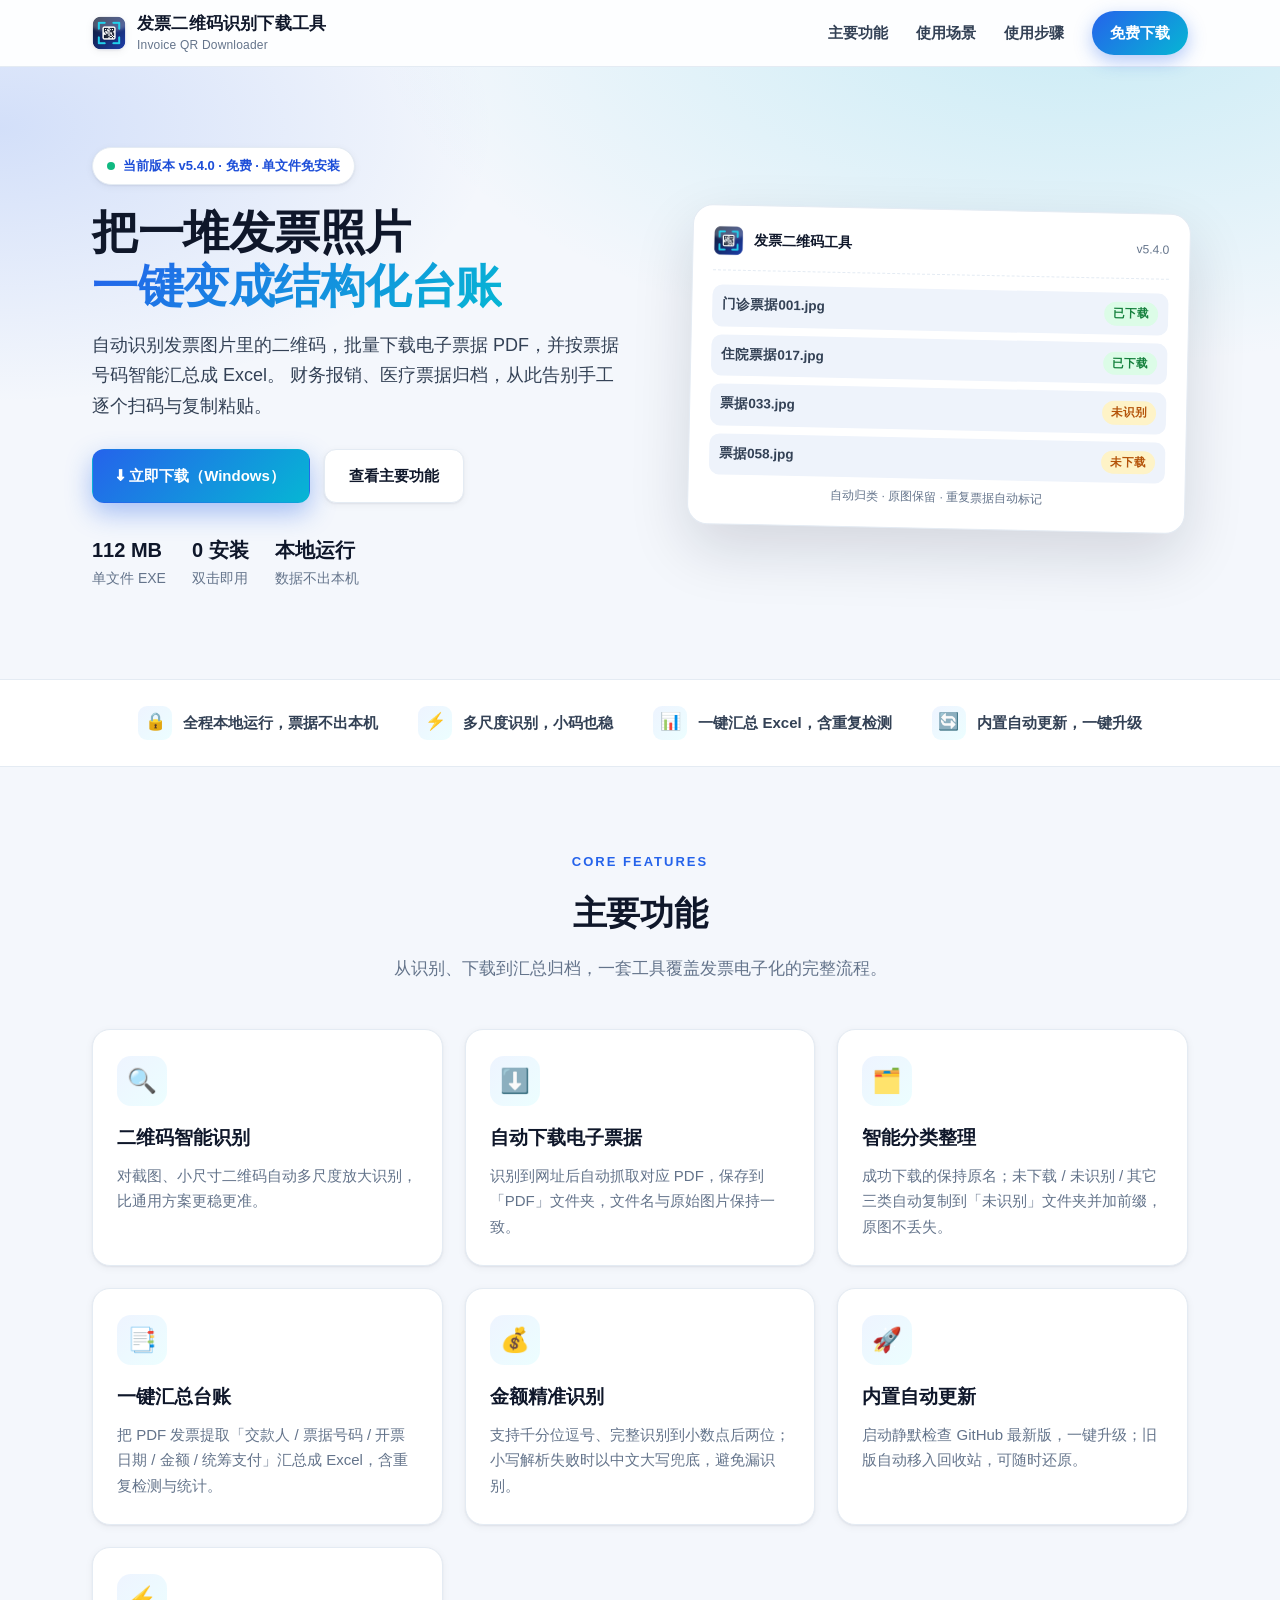
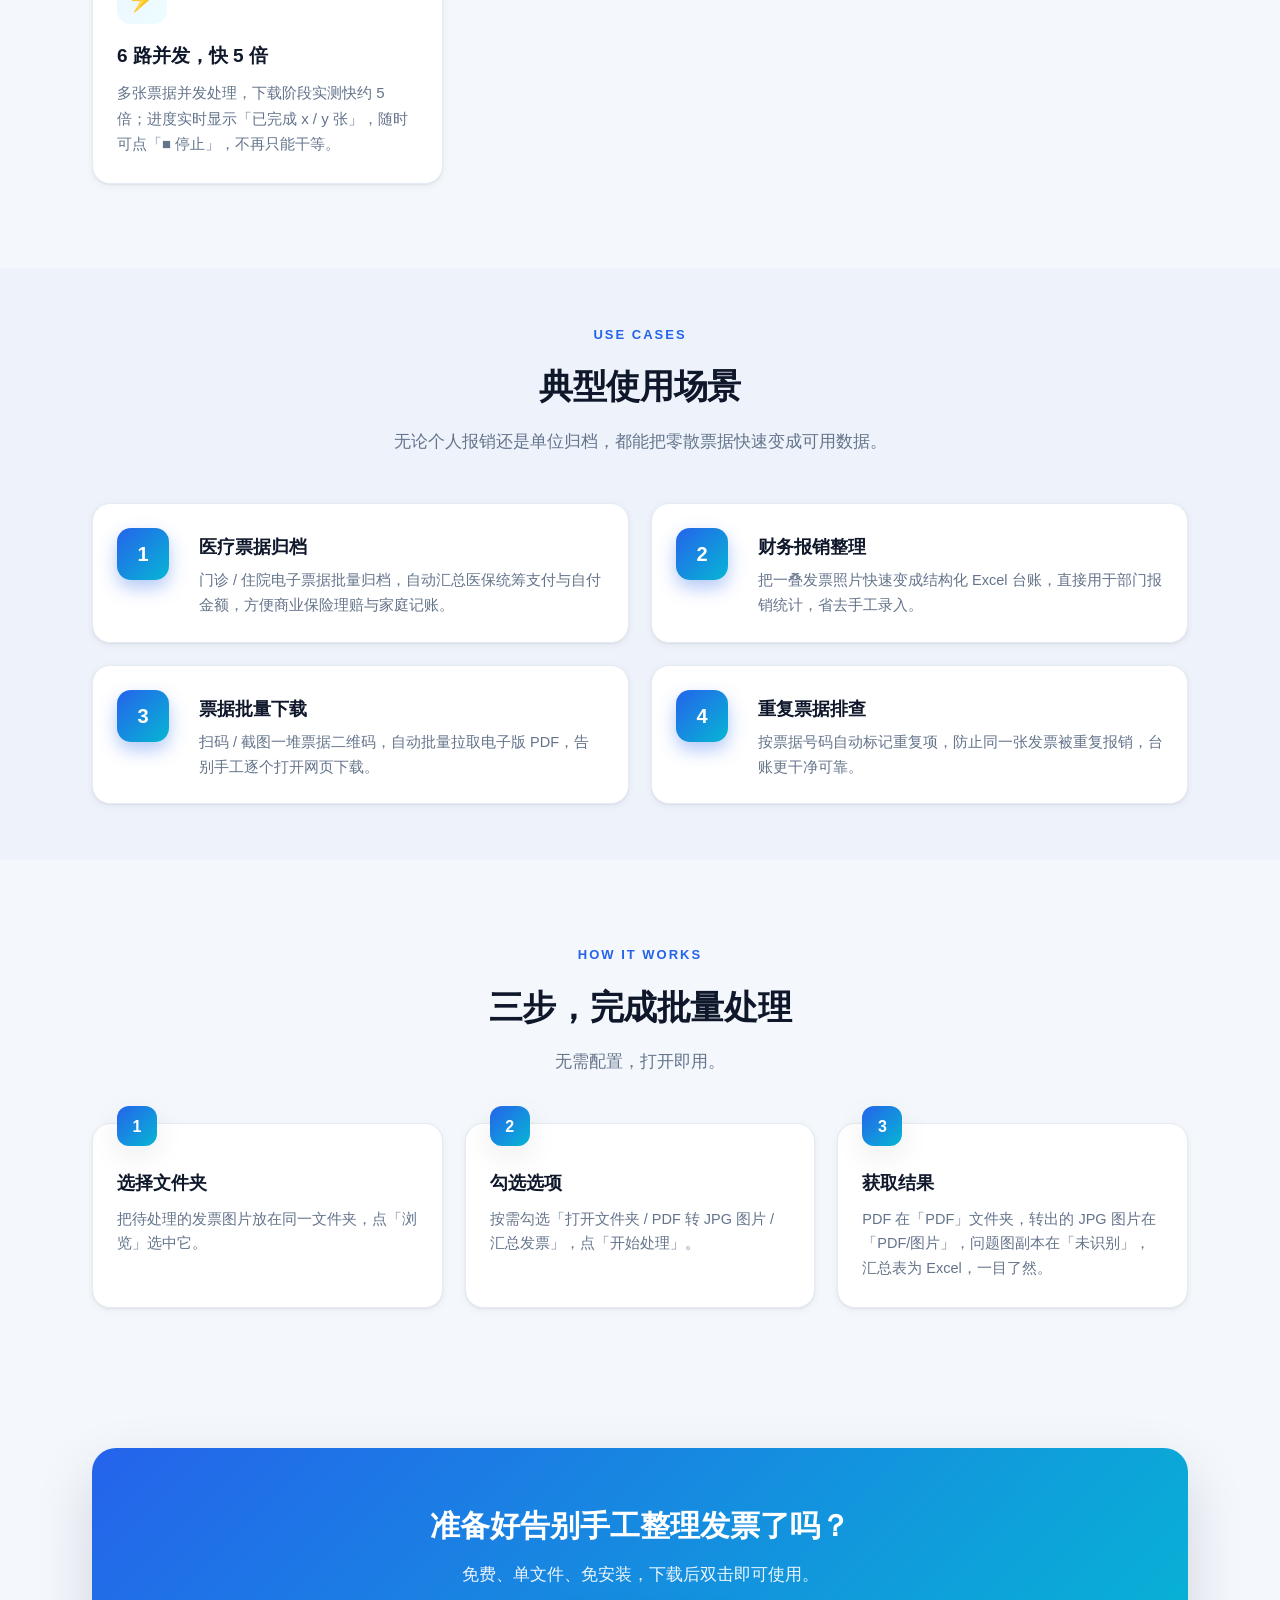
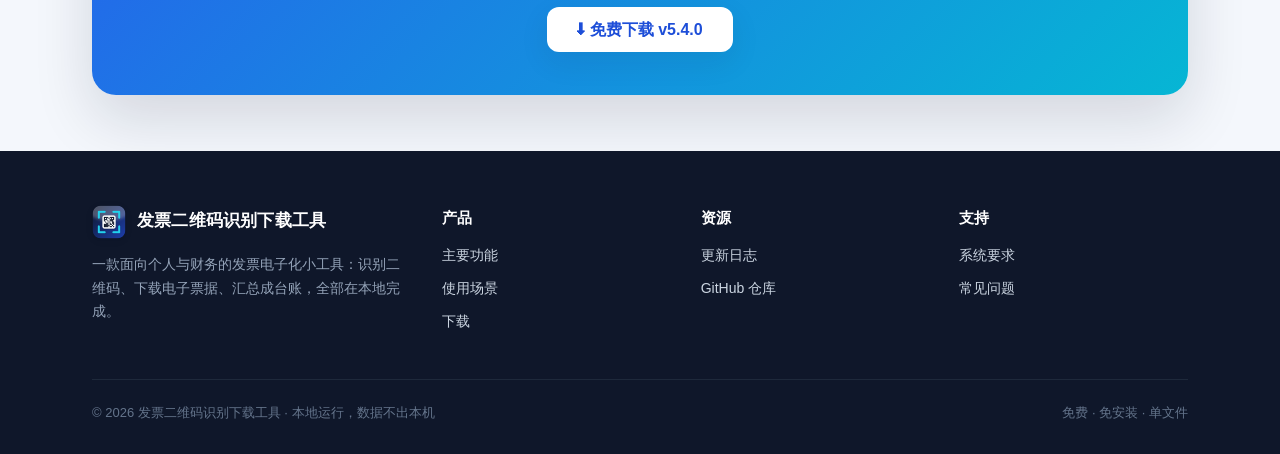
==== website/index.html @ 9f39dbf7 "release: v5.4.0 feat(update): - 「发现新版本」弹窗新增「更新后自动删除旧版本文件」勾选项，默认勾选 - 选择持久化到程序目录 settings.json，仅在点「立即更" ====
<!DOCTYPE html>
<html lang="zh-CN" data-page-node-id="HrCeWWFS39bvcjO2O2JZu6">
<head data-page-node-id="AyI9C2RVlsRfMKqZHNrpDN">
  <meta charset="UTF-8" data-page-node-id="g2IaFncwaAk72qDOuOStdO" />
  <meta name="viewport" content="width=device-width, initial-scale=1.0" data-page-node-id="fSQzwP9x3S7kWTNekSoNp7" />
  <title>发票二维码识别下载工具 · 一键归档电子票据</title>
  <meta name="description" content="发票二维码识别下载工具：自动识别发票图片中的二维码，下载电子票据 PDF，并按票据号码汇总成 Excel 台账。单文件 EXE，免安装。" data-page-node-id="RKu1xroe7AcHuZB43RUjlH" />
  <link rel="icon" type="image/png" href="assets/app-icon.png" data-page-node-id="1XVVVHNAGGW5xAwAnfTMbq" />
  <link rel="stylesheet" href="assets/style.css" data-page-node-id="5lTWGUEioLW2nmEOhUDgTk" />
</head>
<body data-page-node-id="IOw8MpAKDReuf6ZOzqEKSe">

  <!-- 导航 -->
  <header class="nav" data-page-node-id="AMMAL5tL3xDSC6BnVm9bD9">
    <div class="container" data-page-node-id="mJaZMfd8k6yJNL5OaChJVp">
      <a class="brand" href="index.html" data-page-node-id="JvK4zKpaMJoE2A3nyGOjuv">
        <img src="assets/app-icon.png" alt="logo" data-page-node-id="lIl1Oto4fiFl40YFo8328T" />
        <span data-page-node-id="8HT8YXHKcx4wEtSp7p0Lzb">发票二维码识别下载工具<small data-page-node-id="ssDpiEAGj6XEm9SVK7poMq">Invoice QR Downloader</small></span>
      </a>
      <nav class="nav-links" data-page-node-id="naWqPgUxBxSVfTY4AlCG19">
        <a href="#features" data-page-node-id="5bQuqg4TgwYrIphlDGZmn0">主要功能</a>
        <a href="#scenarios" data-page-node-id="tlNoS8ubdh1goOVjYwbbbR">使用场景</a>
        <a href="#how" data-page-node-id="Gg4SkufgRboYVv8exY9aXo">使用步骤</a>
        <a class="nav-cta" href="download.html" data-page-node-id="yfMzl5QNYHBoxyqsVpgCHK">免费下载</a>
      </nav>
    </div>
  </header>

  <!-- 英雄区 -->
  <section class="hero" data-page-node-id="e0xjhUgWYuls8XJLgR77qU">
    <div class="container" data-page-node-id="QXg966Y8aZztj9WtS0sK8n">
      <div class="hero-text" data-page-node-id="wGfr75P6ARJHapaDmKiKlG">
        <span class="badge" data-page-node-id="5jl4OlEegTGqp5ts6TkUJF"><span class="dot" data-page-node-id="WM0VQQP621yoogX69WJy8M"></span> 当前版本 v5.4.0 · 免费 · 单文件免安装</span>
        <h1 data-page-node-id="GBrBQJI4C8bTC7OMb6It6b">把一堆发票照片<br data-page-node-id="4ZOmsKjY98iMfeaDufL4Jr"><span class="hl" data-page-node-id="qta3CapCW67ay4dnV1UXMc">一键变成结构化台账</span></h1>
        <p class="lead" data-page-node-id="kOCdBsiWKyHA259ZT4XvNW">
          自动识别发票图片里的二维码，批量下载电子票据 PDF，并按票据号码智能汇总成 Excel。
          财务报销、医疗票据归档，从此告别手工逐个扫码与复制粘贴。
        </p>
        <div class="hero-actions" data-page-node-id="AQKtzCpqQ2bd8wkjhi6G99">
          <a class="btn btn-primary" href="download.html" data-page-node-id="TbfhdEiLXQcczisHPNL3ER">⬇ 立即下载（Windows）</a>
          <a class="btn btn-ghost" href="#features" data-page-node-id="obw1PhpIa3ITxgwr6QYaG6">查看主要功能</a>
        </div>
        <div class="hero-meta" data-page-node-id="MPdoHScF7dsin6pyvYmnCG">
          <div data-page-node-id="XMjV1tShGoJJQ7vQBthcUY"><b data-page-node-id="6CObCMcdgnoBGsYfFaKhX8">112 MB</b>单文件 EXE</div>
          <div data-page-node-id="bVvqgumqAwp9A4FG2t8iP5"><b data-page-node-id="u2gAVrbQUtF2AIF5sOcoRA">0 安装</b>双击即用</div>
          <div data-page-node-id="Jrz3ZfPfjjGascJJQz8tfH"><b data-page-node-id="rEXier5yKBKjQxXQy3TuYC">本地运行</b>数据不出本机</div>
        </div>
      </div>

      <div class="hero-card" data-page-node-id="bgBNl8JMs4VXtpW6yogsQI">
        <div class="hd" data-page-node-id="NWhwPzBGuhUaQ2yqwjkFzb">
          <img src="assets/app-icon.png" alt="app" data-page-node-id="SGGTEv2hHAxKDiFnFFZ5AH" />
          <div class="t" data-page-node-id="TO9R4CGEiakVT7S2qMC2VL">发票二维码工具</div>
          <div class="v" data-page-node-id="hVORvg5v56WOQoQVZl1rtU">v5.4.0</div>
        </div>
        <div class="row" data-page-node-id="J8FGAunf9tSrvF4eEtTNqJ"><span class="name" data-page-node-id="KppQKR7DJquNNkjSl0MTsA">门诊票据001.jpg</span><span class="tag tag-ok" data-page-node-id="atqEC6B1iUP8ltTNJB5fT2">已下载</span></div>
        <div class="row" data-page-node-id="Y9zGA6fxlc6u6Led3IRNHE"><span class="name" data-page-node-id="qoROKMEAmLGWuMDCDdnwYz">住院票据017.jpg</span><span class="tag tag-ok" data-page-node-id="bm5jKTMuvrom7AtYWho6Hp">已下载</span></div>
        <div class="row" data-page-node-id="1TxowvLntUWaAL7sjqG0fd"><span class="name" data-page-node-id="hXmgq5dV3iCPOTZM4Net0K">票据033.jpg</span><span class="tag tag-warn" data-page-node-id="ieZYG1AL7JMIzoLHXueZHi">未识别</span></div>
        <div class="row" data-page-node-id="7h9kF87PMTMEYskAvxHsmj"><span class="name" data-page-node-id="JEjygdZcBxvmhYpabMJ85C">票据058.jpg</span><span class="tag tag-warn" data-page-node-id="zeLR9nEiDtC7o0ZE86ZcA2">未下载</span></div>
        <div class="foot" data-page-node-id="DNrAIVhj6R5kvza0s4ZsnZ">自动归类 · 原图保留 · 重复票据自动标记</div>
      </div>
    </div>
  </section>

  <!-- 信任条 -->
  <section class="trust" data-page-node-id="dE1SRZ1eBTXzukAHFrD1SR">
    <div class="container" data-page-node-id="GDUFbr1H7HacQcTfxcm31m">
      <div class="item" data-page-node-id="hs9TtTE1uKAU3NXib2NHUu"><span class="ic" data-page-node-id="fGE60BInAZxM0j6POHaWxg">🔒</span> 全程本地运行，票据不出本机</div>
      <div class="item" data-page-node-id="XvzBrBl3pn2sE8lB7DbWu8"><span class="ic" data-page-node-id="UcU1oIEKvXkDw8WlGAWmjE">⚡</span> 多尺度识别，小码也稳</div>
      <div class="item" data-page-node-id="dauE3B9MJWJWtbmpkqFPR3"><span class="ic" data-page-node-id="apQPCzkZEG4daXVGkk3QrO">📊</span> 一键汇总 Excel，含重复检测</div>
      <div class="item" data-page-node-id="j58fo2h17sY8GrzPqAN9u9"><span class="ic" data-page-node-id="9xNIiTleFAIsA5fIpF5oqm">🔄</span> 内置自动更新，一键升级</div>
    </div>
  </section>

  <!-- 主要功能 -->
  <section class="section" id="features" data-page-node-id="zGWdBMct6TZhLzM2cSaaM8">
    <div class="container" data-page-node-id="zultVjOzJmV08Gu5AWa53l">
      <div class="head" data-page-node-id="8B3AtyPNAVTQ3QtXjSTT1l">
        <div class="eyebrow" data-page-node-id="eFZ8sLqnBjRJbVITD4YjTo">Core Features</div>
        <h2 data-page-node-id="vGj2HBFvMCyHImGQBNkTF5">主要功能</h2>
        <p data-page-node-id="1CSRlRO5ehpmJAMpJJFNVe">从识别、下载到汇总归档，一套工具覆盖发票电子化的完整流程。</p>
      </div>
      <div class="grid grid-3" data-page-node-id="LKAfvR15E7FANM4BsjnEdu">
        <div class="card" data-page-node-id="gFRtIeVyDeIbTvKfwvBulB">
          <div class="ic" data-page-node-id="dA9Ll63mruW5IkfWgYmpqX">🔍</div>
          <h3 data-page-node-id="1zxwUrdg6Dv36opHGwIei9">二维码智能识别</h3>
          <p data-page-node-id="HshjdDGsoslCfGpAoGXOtE">对截图、小尺寸二维码自动多尺度放大识别，比通用方案更稳更准。</p>
        </div>
        <div class="card" data-page-node-id="sIPQhRE4Br82InsniHIrTx">
          <div class="ic" data-page-node-id="kwf5hZuEHtoHu7JugD2AkO">⬇️</div>
          <h3 data-page-node-id="1NHdEQpWKpmbqUFgLJZEvu">自动下载电子票据</h3>
          <p data-page-node-id="KzrNDFskl1B18Dli9PNpgV">识别到网址后自动抓取对应 PDF，保存到「PDF」文件夹，文件名与原始图片保持一致。</p>
        </div>
        <div class="card" data-page-node-id="Xs5WkoDHryUr35B1zWkKmF">
          <div class="ic" data-page-node-id="derzk5CxAEpFh7DiQIcQov">🗂️</div>
          <h3 data-page-node-id="ENfPdeS9GOHMYTjfDrS4DM">智能分类整理</h3>
          <p data-page-node-id="5g5Be1wv6JHPVOV4RuPTtQ">成功下载的保持原名；未下载 / 未识别 / 其它三类自动复制到「未识别」文件夹并加前缀，原图不丢失。</p>
        </div>
        <div class="card" data-page-node-id="qknO5Agx3gPjWv7p5mf9i0">
          <div class="ic" data-page-node-id="ENLD9QdvY2VmZ06Ey3Eo00">📑</div>
          <h3 data-page-node-id="rRY1rYZQnhIR3AHljPqyWn">一键汇总台账</h3>
          <p data-page-node-id="6S8aGOyzmvlOOqpo8QLZUe">把 PDF 发票提取「交款人 / 票据号码 / 开票日期 / 金额 / 统筹支付」汇总成 Excel，含重复检测与统计。</p>
        </div>
        <div class="card" data-page-node-id="kd6vVYmv9CQCpbj5XozaeJ">
          <div class="ic" data-page-node-id="xxgEFmh4YdVNtQecVWi3xT">💰</div>
          <h3 data-page-node-id="6LAyaIIhczEIIK66QtrUDu">金额精准识别</h3>
          <p data-page-node-id="3MKQsrq7LDWshfkpfoAbta">支持千分位逗号、完整识别到小数点后两位；小写解析失败时以中文大写兜底，避免漏识别。</p>
        </div>
        <div class="card" data-page-node-id="txyd42jfKb5FggT80pY2HM">
          <div class="ic" data-page-node-id="zrDPnrrkuXfJcWVEbFI18o">🚀</div>
          <h3 data-page-node-id="hoE7uZPiBtKfBU8gPK1iIX">内置自动更新</h3>
          <p data-page-node-id="BNy3omi0qkZH7Z1HKfq0V0">启动静默检查 GitHub 最新版，一键升级；旧版自动移入回收站，可随时还原。</p>
        </div>
        <div class="card" data-page-node-id="Vx3nQp8yLdRk2sTvWm7bCe">
          <div class="ic" data-page-node-id="Aq9dKz4mXuHtLp6nRc2sVy">⚡</div>
          <h3 data-page-node-id="Pb7wJt5rNvEz3kQmYf8dLs">6 路并发，快 5 倍</h3>
          <p data-page-node-id="Zm4hTg9wQrCk6vNsBd1xLu">多张票据并发处理，下载阶段实测快约 5 倍；进度实时显示「已完成 x / y 张」，随时可点「■ 停止」，不再只能干等。</p>
        </div>
      </div>
    </div>
  </section>

  <!-- 使用场景 -->
  <section class="section section-tight" id="scenarios" style="background:var(--bg-soft);" data-page-node-id="YA6osQcTaUyt9DZ61oCY7e">
    <div class="container" data-page-node-id="mslUOUqd4tdarorHuj6zbq">
      <div class="head" data-page-node-id="wyDFXju7HBMmDrUZXu6Vpj">
        <div class="eyebrow" data-page-node-id="IOs4CDv1HrFWiCzuj5m9pU">Use Cases</div>
        <h2 data-page-node-id="IYAA7Ac6gs1gvVh1MtIlam">典型使用场景</h2>
        <p data-page-node-id="kKJKpGRKXDqsABvrW5LicL">无论个人报销还是单位归档，都能把零散票据快速变成可用数据。</p>
      </div>
      <div class="grid grid-2" data-page-node-id="ocuwHM5UenGq3W3ZhtXke4">
        <div class="case" data-page-node-id="4ukfxmPkLCjgeovxy7BwGg">
          <div class="num" data-page-node-id="z5aS8T5r1s2b4kYO2if9Aa">1</div>
          <div data-page-node-id="qBqKvnVGmJxILny4IjjcxC">
            <h3 data-page-node-id="8zJixNI5cTCVUzS2zyZHVk">医疗票据归档</h3>
            <p data-page-node-id="pwgA0GeRVZrgIQz8gKa5VP">门诊 / 住院电子票据批量归档，自动汇总医保统筹支付与自付金额，方便商业保险理赔与家庭记账。</p>
          </div>
        </div>
        <div class="case" data-page-node-id="2GuDWyWuSfiCi1s7WJy34L">
          <div class="num" data-page-node-id="W9kfW6jV086qSgiXEzu6xj">2</div>
          <div data-page-node-id="EtuJsibR4RFUrktyat5ZLZ">
            <h3 data-page-node-id="wJjyhPldOmtDOH5B2JWZ7C">财务报销整理</h3>
            <p data-page-node-id="3f9pkJElWokLtSs30bCmHE">把一叠发票照片快速变成结构化 Excel 台账，直接用于部门报销统计，省去手工录入。</p>
          </div>
        </div>
        <div class="case" data-page-node-id="kAA9na0S48sinq5oKp2Afd">
          <div class="num" data-page-node-id="jiu9HX3oIyVgAdTtA97fTl">3</div>
          <div data-page-node-id="Z30eKcFyeZ9QkaBGeOcHp0">
            <h3 data-page-node-id="KSjphtmCoSTpzSBQm5skA7">票据批量下载</h3>
            <p data-page-node-id="lBi9Q2zxmHipc4hDYNb5A9">扫码 / 截图一堆票据二维码，自动批量拉取电子版 PDF，告别手工逐个打开网页下载。</p>
          </div>
        </div>
        <div class="case" data-page-node-id="3wLIPmVAxIHG1csfeL1kEr">
          <div class="num" data-page-node-id="ReZaC8N0ED3NYJMpIGYIaa">4</div>
          <div data-page-node-id="6dsu0ts3yR6GpIY3xyBo0a">
            <h3 data-page-node-id="p4twxAlNG3VGEpwMCuNGpu">重复票据排查</h3>
            <p data-page-node-id="BrZBZ7YuNVYI334w0MADV0">按票据号码自动标记重复项，防止同一张发票被重复报销，台账更干净可靠。</p>
          </div>
        </div>
      </div>
    </div>
  </section>

  <!-- 使用步骤 -->
  <section class="section" id="how" data-page-node-id="uT2AmC2n1H41dwEYeUYuSx">
    <div class="container" data-page-node-id="dzLGHeIrmTg0GzHfeitbkl">
      <div class="head" data-page-node-id="fyxQxNizxyT1STHKyflHcu">
        <div class="eyebrow" data-page-node-id="8sJ8zJJaKPllpKZRCurLVv">How it works</div>
        <h2 data-page-node-id="Cbza9PVKHx5ic5fgxe3FRJ">三步，完成批量处理</h2>
        <p data-page-node-id="jv1qMzzlKANCvnw1hDvAou">无需配置，打开即用。</p>
      </div>
      <div class="steps" data-page-node-id="hKKc6ADsYFv45upQMQ4fjY">
        <div class="step" data-page-node-id="H6UQLSvGWKCt9EBVJ1TI0h">
          <div class="n" data-page-node-id="egigGQEisMAsul7S8CqYNM">1</div>
          <h3 data-page-node-id="zKchAoXcnHo7LcnpHQXmWm">选择文件夹</h3>
          <p data-page-node-id="Zj2tbsPlapJgSMUKJVH8KN">把待处理的发票图片放在同一文件夹，点「浏览」选中它。</p>
        </div>
        <div class="step" data-page-node-id="BwNF5WpaF60XGjUaGpjOLd">
          <div class="n" data-page-node-id="iE7P6o6uPV0B9s38yCDee1">2</div>
          <h3 data-page-node-id="RUahtRTu00rt36HFYShnfs">勾选选项</h3>
          <p data-page-node-id="aT1XLrAnUuLfIhddEllBDS">按需勾选「打开文件夹 / PDF 转 JPG 图片 / 汇总发票」，点「开始处理」。</p>
        </div>
        <div class="step" data-page-node-id="7bjScmeKFuH0ebpu5SCnd3">
          <div class="n" data-page-node-id="6i49cmhGoYosfBUVxWnczL">3</div>
          <h3 data-page-node-id="BMwWlljB6zjQBB2zWvXW2I">获取结果</h3>
          <p data-page-node-id="uIXCDLeuiYlvuRWKNVJIoC">PDF 在「PDF」文件夹，转出的 JPG 图片在「PDF/图片」，问题图副本在「未识别」，汇总表为 Excel，一目了然。</p>
        </div>
      </div>
    </div>
  </section>

  <!-- CTA -->
  <section class="section section-tight" data-page-node-id="9Kx7dBi5w3XOeBcgddFNGB">
    <div class="container" data-page-node-id="8V8JC0sk1OClAwxZfFu7qk">
      <div class="cta-band" data-page-node-id="cvvlGmq9oJBFYocY4UUCY3">
        <h2 data-page-node-id="OOoe92KT9TAhDHZOHFEDAt">准备好告别手工整理发票了吗？</h2>
        <p data-page-node-id="ChKqMJbxW2IVMpW3xWhMES">免费、单文件、免安装，下载后双击即可使用。</p>
        <a class="btn-white" href="download.html" data-page-node-id="1pIjnkiwc6GqNE2VRxoT98">⬇ 免费下载 v5.4.0</a>
      </div>
    </div>
  </section>

  <!-- 页脚 -->
  <footer class="footer" data-page-node-id="kuAnqDZ8YIBZw78vNzTClF">
    <div class="container" data-page-node-id="bzYRIdMLKSIi3ThPAKBbHO">
      <div class="footer-grid" data-page-node-id="XFrAh7O839GOADfbTVyc4Z">
        <div data-page-node-id="Bn7yofcJ55Tw2ZpvnvBPwG">
          <div class="brand" data-page-node-id="IrnxqpeF1VsyOSdHgnqVHe"><img src="assets/app-icon.png" alt="logo" style="width:34px;height:34px;border-radius:9px;" data-page-node-id="VMaRcAx9pYK6rAwgnVKN7r" /><span data-page-node-id="p3Y6YqIwPumxfcuH1lPFIR">发票二维码识别下载工具</span></div>
          <p class="desc" data-page-node-id="fUENiWvTeAxOuliGAmv0le">一款面向个人与财务的发票电子化小工具：识别二维码、下载电子票据、汇总成台账，全部在本地完成。</p>
        </div>
        <div data-page-node-id="JjR7wjd9FWpcESEo6HANap">
          <h5 data-page-node-id="s6oMLN9N3cKEHKaOfVfaLS">产品</h5>
          <ul data-page-node-id="F7FYrelnuO6Uw89MtWQKyG">
            <li data-page-node-id="HnMYXXrz1FdDkxBUkDAX5g"><a href="#features" data-page-node-id="NfPFwreh0TAjiYtryspuHt">主要功能</a></li>
            <li data-page-node-id="8j7iFnNjNWlhJg4zwWHl00"><a href="#scenarios" data-page-node-id="mMFVEFOoIvMBRiO1LFUAV3">使用场景</a></li>
            <li data-page-node-id="bgR52Vvcaxm8WHxHwZKvAT"><a href="download.html" data-page-node-id="hzyubWE3b2DcIUac3JEGdJ">下载</a></li>
          </ul>
        </div>
        <div data-page-node-id="Uc81Lb9kuWrHYImvQ0BkRt">
          <h5 data-page-node-id="klGqXdVjuKAu7071s0pxmp">资源</h5>
          <ul data-page-node-id="H0ktH0r2eCseLGnf0nCYWj">
            <li data-page-node-id="SARel2X38BK6dZSdvGB07F"><a href="https://github.com/jianRY/invoice-qr-tool/releases" target="_blank" rel="noopener" data-page-node-id="tXvlCT8Mu5uFkjTDyh6QXJ">更新日志</a></li>
            <li data-page-node-id="u3Iu9DRPdQW1dNRh1ZKtZK"><a href="https://github.com/jianRY/invoice-qr-tool" target="_blank" rel="noopener" data-page-node-id="9jqFDQlQDJlhqCu4d2KLJ7">GitHub 仓库</a></li>
          </ul>
        </div>
        <div data-page-node-id="Wea5eudDOAYe7yPEQIuBdy">
          <h5 data-page-node-id="4uOOxwyPBj1564rLNkKBn7">支持</h5>
          <ul data-page-node-id="xa77YHt5LlDe0t3JNcL1lg">
            <li data-page-node-id="ZBSS05ZEaK9aZz42Z8u8hY"><a href="download.html" data-page-node-id="2XQmOeHtisfmU77GnGRWPo">系统要求</a></li>
            <li data-page-node-id="FExnImvA5fH7c6Hs6pINg8"><a href="https://github.com/jianRY/invoice-qr-tool/releases" target="_blank" rel="noopener" data-page-node-id="PDhdJm4CD1ml6dUAk70dsc">常见问题</a></li>
          </ul>
        </div>
      </div>
      <div class="bottom" data-page-node-id="ZmGatPCEGK6IzAMzMvgJ4i">
        <span data-page-node-id="coiYHnzPJ0UvAOLcN2FLuI">© 2026 发票二维码识别下载工具 · 本地运行，数据不出本机</span>
        <span data-page-node-id="sxVCLzsTwfrNWqqHBKYSjG">免费 · 免安装 · 单文件</span>
      </div>
    </div>
  </footer>

</body>
</html>
---- website/assets/style.css ----
/* =========================================================
   发票二维码识别下载工具 · 官网样式（浅色 / 精致 / 响应式）
   纯静态，无外部依赖，可直接部署到任意 Web 服务器。
   ========================================================= */
:root {
  --bg: #f4f7fc;
  --bg-soft: #eef3fb;
  --surface: #ffffff;
  --ink: #0f172a;
  --ink-2: #334155;
  --muted: #64748b;
  --border: #e4ebf3;
  --primary: #2563eb;
  --primary-600: #1d4ed8;
  --primary-50: #eff5ff;
  --accent: #06b6d4;
  --accent-50: #ecfeff;
  --ok: #10b981;
  --warn: #f59e0b;
  --grad: linear-gradient(135deg, #2563eb 0%, #06b6d4 100%);
  --grad-soft: linear-gradient(135deg, #eef4ff 0%, #ecfeff 100%);
  --shadow-sm: 0 1px 2px rgba(15, 23, 42, .06), 0 2px 8px rgba(15, 23, 42, .05);
  --shadow: 0 10px 30px rgba(15, 23, 42, .08);
  --shadow-lg: 0 24px 60px rgba(15, 23, 42, .14);
  --radius: 18px;
  --radius-sm: 12px;
  --maxw: 1140px;
  --font: -apple-system, BlinkMacSystemFont, "Segoe UI", "PingFang SC",
    "Hiragino Sans GB", "Microsoft YaHei", "微软雅黑", "Noto Sans CJK SC", sans-serif;
}

* { box-sizing: border-box; }

html { scroll-behavior: smooth; }

body {
  margin: 0;
  font-family: var(--font);
  color: var(--ink);
  background: var(--bg);
  line-height: 1.7;
  -webkit-font-smoothing: antialiased;
  text-rendering: optimizeLegibility;
}

a { color: inherit; text-decoration: none; }

img { max-width: 100%; display: block; }

.container {
  width: 100%;
  max-width: var(--maxw);
  margin: 0 auto;
  padding: 0 22px;
}

.section { padding: 84px 0; }
.section-tight { padding: 56px 0; }

/* ---------- 导航 ---------- */
.nav {
  position: sticky;
  top: 0;
  z-index: 50;
  background: rgba(255, 255, 255, .82);
  backdrop-filter: saturate(180%) blur(12px);
  border-bottom: 1px solid var(--border);
}
.nav .container {
  display: flex;
  align-items: center;
  justify-content: space-between;
  height: 66px;
}
.brand { display: flex; align-items: center; gap: 11px; font-weight: 800; font-size: 17px; letter-spacing: .2px; }
.brand img { width: 34px; height: 34px; border-radius: 9px; box-shadow: var(--shadow-sm); }
.brand small { font-weight: 500; color: var(--muted); font-size: 12px; display: block; margin-top: -4px; }
.nav-links { display: flex; align-items: center; gap: 28px; }
.nav-links a { color: var(--ink-2); font-weight: 600; font-size: 15px; transition: color .15s; }
.nav-links a:hover { color: var(--primary); }
.nav-cta {
  background: var(--grad);
  color: #fff !important;
  padding: 9px 18px;
  border-radius: 999px;
  font-weight: 700;
  box-shadow: 0 6px 18px rgba(37, 99, 235, .35);
  transition: transform .15s, box-shadow .15s;
}
.nav-cta:hover { transform: translateY(-1px); box-shadow: 0 10px 24px rgba(37, 99, 235, .45); }
.nav-toggle { display: none; }

/* ---------- 英雄区 ---------- */
.hero {
  position: relative;
  overflow: hidden;
  background:
    radial-gradient(1200px 600px at 85% -10%, rgba(6, 182, 212, .18), transparent 60%),
    radial-gradient(900px 500px at 0% 10%, rgba(37, 99, 235, .16), transparent 55%),
    var(--bg);
}
.hero .container {
  display: grid;
  grid-template-columns: 1.05fr .95fr;
  gap: 48px;
  align-items: center;
  padding-top: 80px;
  padding-bottom: 88px;
}
.badge {
  display: inline-flex;
  align-items: center;
  gap: 8px;
  background: #fff;
  border: 1px solid var(--border);
  color: var(--primary-600);
  font-weight: 700;
  font-size: 13px;
  padding: 7px 14px;
  border-radius: 999px;
  box-shadow: var(--shadow-sm);
}
.badge .dot { width: 8px; height: 8px; border-radius: 50%; background: var(--ok); }
.hero h1 {
  font-size: 46px;
  line-height: 1.18;
  margin: 20px 0 16px;
  letter-spacing: -.5px;
  font-weight: 850;
}
.hero h1 .hl {
  background: var(--grad);
  -webkit-background-clip: text;
  background-clip: text;
  color: transparent;
}
.hero p.lead {
  font-size: 18px;
  color: var(--ink-2);
  max-width: 540px;
  margin: 0 0 28px;
}
.hero-actions { display: flex; gap: 14px; flex-wrap: wrap; }
.btn {
  display: inline-flex;
  align-items: center;
  gap: 9px;
  font-weight: 700;
  font-size: 15px;
  padding: 13px 24px;
  border-radius: 12px;
  border: 1px solid transparent;
  cursor: pointer;
  transition: transform .15s, box-shadow .15s, background .15s;
}
.btn-primary { background: var(--grad); color: #fff; box-shadow: 0 10px 26px rgba(37, 99, 235, .38); }
.btn-primary:hover { transform: translateY(-2px); box-shadow: 0 14px 32px rgba(37, 99, 235, .48); }
.btn-ghost { background: #fff; color: var(--ink); border-color: var(--border); box-shadow: var(--shadow-sm); }
.btn-ghost:hover { transform: translateY(-2px); border-color: #cdd9ea; }
.hero-meta { display: flex; gap: 26px; margin-top: 30px; color: var(--muted); font-size: 14px; flex-wrap: wrap; }
.hero-meta b { color: var(--ink); font-size: 20px; font-weight: 800; display: block; }

/* 英雄区右侧：模拟卡片 */
.hero-card {
  background: #fff;
  border: 1px solid var(--border);
  border-radius: 20px;
  box-shadow: var(--shadow-lg);
  padding: 20px;
  transform: rotate(1.2deg);
}
.hero-card .hd {
  display: flex; align-items: center; gap: 10px;
  padding-bottom: 14px; border-bottom: 1px dashed var(--border); margin-bottom: 14px;
}
.hero-card .hd img { width: 30px; height: 30px; border-radius: 8px; }
.hero-card .hd .t { font-weight: 800; font-size: 14px; }
.hero-card .hd .v { margin-left: auto; font-size: 12px; color: var(--muted); }
.hero-card .row {
  display: grid; grid-template-columns: 1fr auto; gap: 8px;
  padding: 9px 10px; border-radius: 10px; font-size: 13.5px;
  background: var(--bg-soft); margin-bottom: 8px;
}
.hero-card .row .name { font-weight: 700; color: var(--ink-2); }
.hero-card .row .tag { font-size: 11.5px; font-weight: 700; padding: 2px 9px; border-radius: 999px; }
.tag-ok { background: #dcfce7; color: #15803d; }
.tag-warn { background: #fef3c7; color: #b45309; }
.hero-card .foot { margin-top: 6px; font-size: 12px; color: var(--muted); text-align: center; }

/* 信任条 */
.trust {
  border-top: 1px solid var(--border);
  border-bottom: 1px solid var(--border);
  background: #fff;
}
.trust .container { display: flex; gap: 40px; justify-content: center; flex-wrap: wrap; padding: 26px 22px; }
.trust .item { display: flex; align-items: center; gap: 11px; color: var(--ink-2); font-weight: 600; font-size: 15px; }
.trust .item .ic { width: 34px; height: 34px; border-radius: 9px; background: var(--grad-soft); display: grid; place-items: center; font-size: 17px; }

/* ---------- 标题块 ---------- */
.head { text-align: center; max-width: 720px; margin: 0 auto 46px; }
.head .eyebrow { color: var(--primary); font-weight: 800; letter-spacing: 2px; font-size: 13px; text-transform: uppercase; }
.head h2 { font-size: 34px; margin: 12px 0 12px; letter-spacing: -.4px; font-weight: 850; }
.head p { color: var(--muted); font-size: 17px; margin: 0; }

/* ---------- 功能卡片 ---------- */
.grid { display: grid; gap: 22px; }
.grid-3 { grid-template-columns: repeat(3, 1fr); }
.grid-2 { grid-template-columns: repeat(2, 1fr); }
.card {
  background: var(--surface);
  border: 1px solid var(--border);
  border-radius: var(--radius);
  padding: 26px 24px;
  box-shadow: var(--shadow-sm);
  transition: transform .18s, box-shadow .18s, border-color .18s;
}
.card:hover { transform: translateY(-4px); box-shadow: var(--shadow); border-color: #d4e0f1; }
.card .ic {
  width: 50px; height: 50px; border-radius: 14px;
  background: var(--grad-soft); display: grid; place-items: center;
  font-size: 24px; margin-bottom: 16px;
}
.card h3 { margin: 0 0 8px; font-size: 19px; font-weight: 800; }
.card p { margin: 0; color: var(--muted); font-size: 15px; }

/* ---------- 使用场景（交替卡片） ---------- */
.case {
  display: grid; grid-template-columns: 64px 1fr; gap: 18px; align-items: start;
  background: var(--surface); border: 1px solid var(--border); border-radius: var(--radius);
  padding: 24px; box-shadow: var(--shadow-sm); transition: transform .18s, box-shadow .18s;
}
.case:hover { transform: translateY(-3px); box-shadow: var(--shadow); }
.case .num {
  width: 52px; height: 52px; border-radius: 14px; background: var(--grad); color: #fff;
  display: grid; place-items: center; font-weight: 850; font-size: 20px; box-shadow: 0 8px 18px rgba(37,99,235,.35);
}
.case h3 { margin: 4px 0 6px; font-size: 18px; }
.case p { margin: 0; color: var(--muted); font-size: 14.5px; }

/* ---------- 步骤 ---------- */
.steps { display: grid; grid-template-columns: repeat(3, 1fr); gap: 22px; counter-reset: s; }
.step { position: relative; background: #fff; border: 1px solid var(--border); border-radius: var(--radius); padding: 30px 24px 26px; box-shadow: var(--shadow-sm); }
.step .n {
  position: absolute; top: -18px; left: 24px; width: 40px; height: 40px; border-radius: 12px;
  background: var(--grad); color: #fff; font-weight: 850; display: grid; place-items: center; box-shadow: var(--shadow);
}
.step h3 { margin: 14px 0 8px; font-size: 18px; }
.step p { margin: 0; color: var(--muted); font-size: 14.5px; }

/* ---------- 下载页 ---------- */
.dl-hero { background: var(--grad); color: #fff; }
.dl-hero .container { padding: 70px 22px 64px; text-align: center; }
.dl-hero h1 { font-size: 40px; margin: 0 0 12px; font-weight: 850; letter-spacing: -.5px; }
.dl-hero p { font-size: 18px; opacity: .92; margin: 0 auto; max-width: 620px; }

.dl-card {
  background: #fff; border: 1px solid var(--border); border-radius: 22px; box-shadow: var(--shadow-lg);
  max-width: 760px; margin: -42px auto 0; padding: 34px; position: relative; z-index: 2;
}
.dl-top { display: flex; align-items: center; gap: 18px; flex-wrap: wrap; }
.dl-top img { width: 64px; height: 64px; border-radius: 16px; box-shadow: var(--shadow); }
.dl-top .meta h3 { margin: 0; font-size: 22px; font-weight: 850; }
.dl-top .meta .sub { color: var(--muted); font-size: 14px; margin-top: 3px; }
.dl-ver { margin-left: auto; display: flex; gap: 10px; flex-wrap: wrap; }
.chip { background: var(--primary-50); color: var(--primary-600); font-weight: 800; font-size: 13px; padding: 7px 13px; border-radius: 999px; border: 1px solid #dbeafe; }
.chip.gray { background: var(--bg-soft); color: var(--ink-2); border-color: var(--border); }
.dl-actions { margin-top: 26px; display: flex; gap: 14px; flex-wrap: wrap; }
.dl-actions .btn { flex: 1; min-width: 220px; justify-content: center; padding: 16px 22px; font-size: 16px; }
.btn-download { background: var(--grad); color: #fff; box-shadow: 0 12px 28px rgba(37,99,235,.4); }
.btn-download:hover { transform: translateY(-2px); box-shadow: 0 16px 34px rgba(37,99,235,.5); }
/* 安装版按钮：白底 + 主色描边，与渐变主按钮并列时主次分明 */
.btn-installer { background: #fff; color: var(--primary-600); border-color: #bcd2fb; box-shadow: var(--shadow-sm); }
.btn-installer:hover { transform: translateY(-2px); background: var(--primary-50); border-color: var(--primary); box-shadow: 0 14px 32px rgba(37,99,235,.18); }
.dl-hint { margin: 16px 0 0; font-size: 13.5px; color: var(--muted); text-align: center; line-height: 1.95; }
.dl-hint b { color: var(--ink-2); }
.dl-note { margin-top: 16px; font-size: 13.5px; color: var(--muted); text-align: center; }
.dl-note a { color: var(--primary); font-weight: 700; }

.dl-info { display: grid; grid-template-columns: repeat(3, 1fr); gap: 18px; margin-top: 44px; }
.dl-info .box { background: #fff; border: 1px solid var(--border); border-radius: var(--radius); padding: 22px; box-shadow: var(--shadow-sm); }
.dl-info .box h4 { margin: 0 0 8px; font-size: 15px; color: var(--primary-600); }
.dl-info .box p { margin: 0; color: var(--muted); font-size: 14px; }
.dl-info .box ul { margin: 8px 0 0; padding-left: 18px; color: var(--ink-2); font-size: 14px; }
.dl-info .box li { margin: 3px 0; }

/* FAQ */
.faq { max-width: 820px; margin: 0 auto; }
.faq details { background: #fff; border: 1px solid var(--border); border-radius: 14px; padding: 4px 20px; margin-bottom: 14px; box-shadow: var(--shadow-sm); }
.faq summary { cursor: pointer; font-weight: 700; padding: 16px 0; list-style: none; display: flex; justify-content: space-between; align-items: center; }
.faq summary::-webkit-details-marker { display: none; }
.faq summary::after { content: "+"; font-size: 22px; color: var(--primary); font-weight: 800; }
.faq details[open] summary::after { content: "−"; }
.faq .ans { padding: 0 0 16px; color: var(--muted); font-size: 15px; }

/* ---------- CTA 区 ---------- */
.cta-band { background: var(--grad); color: #fff; border-radius: 24px; padding: 52px 40px; text-align: center; box-shadow: var(--shadow-lg); }
.cta-band h2 { margin: 0 0 10px; font-size: 30px; font-weight: 850; }
.cta-band p { margin: 0 0 26px; font-size: 17px; opacity: .92; }
.cta-band .btn-white { background: #fff; color: var(--primary-600); font-weight: 800; padding: 14px 30px; border-radius: 12px; box-shadow: var(--shadow); }
.cta-band .btn-white:hover { transform: translateY(-2px); }

/* ---------- 页脚 ---------- */
.footer { background: #0f172a; color: #cbd5e1; }
.footer .container { padding: 54px 22px 30px; }
.footer-grid { display: grid; grid-template-columns: 1.4fr 1fr 1fr 1fr; gap: 30px; }
.footer .brand { color: #fff; }
.footer .brand small { color: #94a3b8; }
.footer p.desc { color: #94a3b8; font-size: 14px; margin: 14px 0 0; max-width: 320px; }
.footer h5 { color: #fff; font-size: 15px; margin: 0 0 14px; }
.footer ul { list-style: none; padding: 0; margin: 0; }
.footer ul li { margin: 9px 0; font-size: 14px; }
.footer ul li a:hover { color: #fff; }
.footer .bottom { border-top: 1px solid #1e293b; margin-top: 36px; padding-top: 22px; font-size: 13px; color: #64748b; display: flex; justify-content: space-between; flex-wrap: wrap; gap: 10px; }

/* ---------- 响应式 ---------- */
@media (max-width: 960px) {
  .hero .container { grid-template-columns: 1fr; gap: 36px; padding-top: 56px; }
  .hero h1 { font-size: 38px; }
  .hero-card { transform: none; max-width: 480px; }
  .grid-3, .steps { grid-template-columns: repeat(2, 1fr); }
  .dl-info { grid-template-columns: 1fr; }
  .footer-grid { grid-template-columns: 1fr 1fr; }
}
@media (max-width: 640px) {
  .section { padding: 60px 0; }
  .nav-links { display: none; }
  .hero h1 { font-size: 31px; }
  .head h2 { font-size: 27px; }
  .grid-3, .grid-2, .steps { grid-template-columns: 1fr; }
  .footer-grid { grid-template-columns: 1fr; }
  .dl-hero h1 { font-size: 30px; }
  .cta-band { padding: 38px 22px; }
}
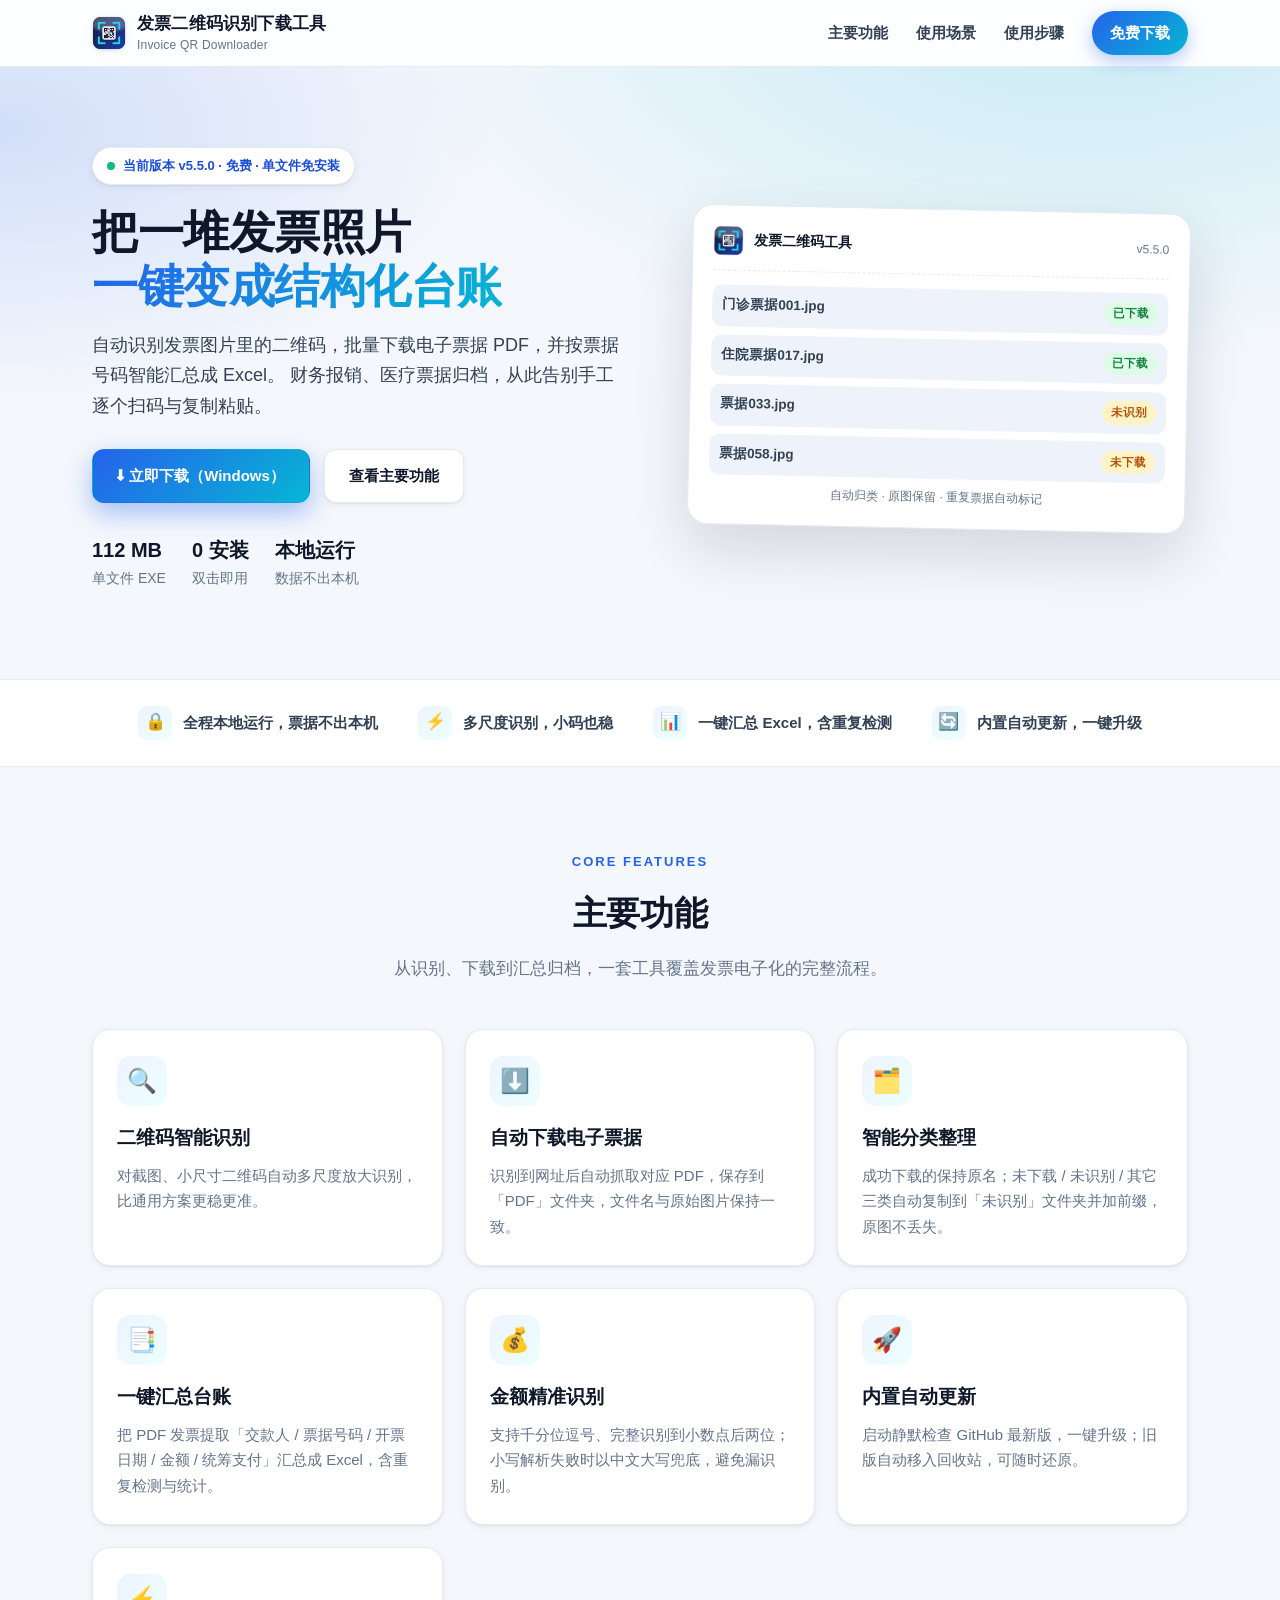
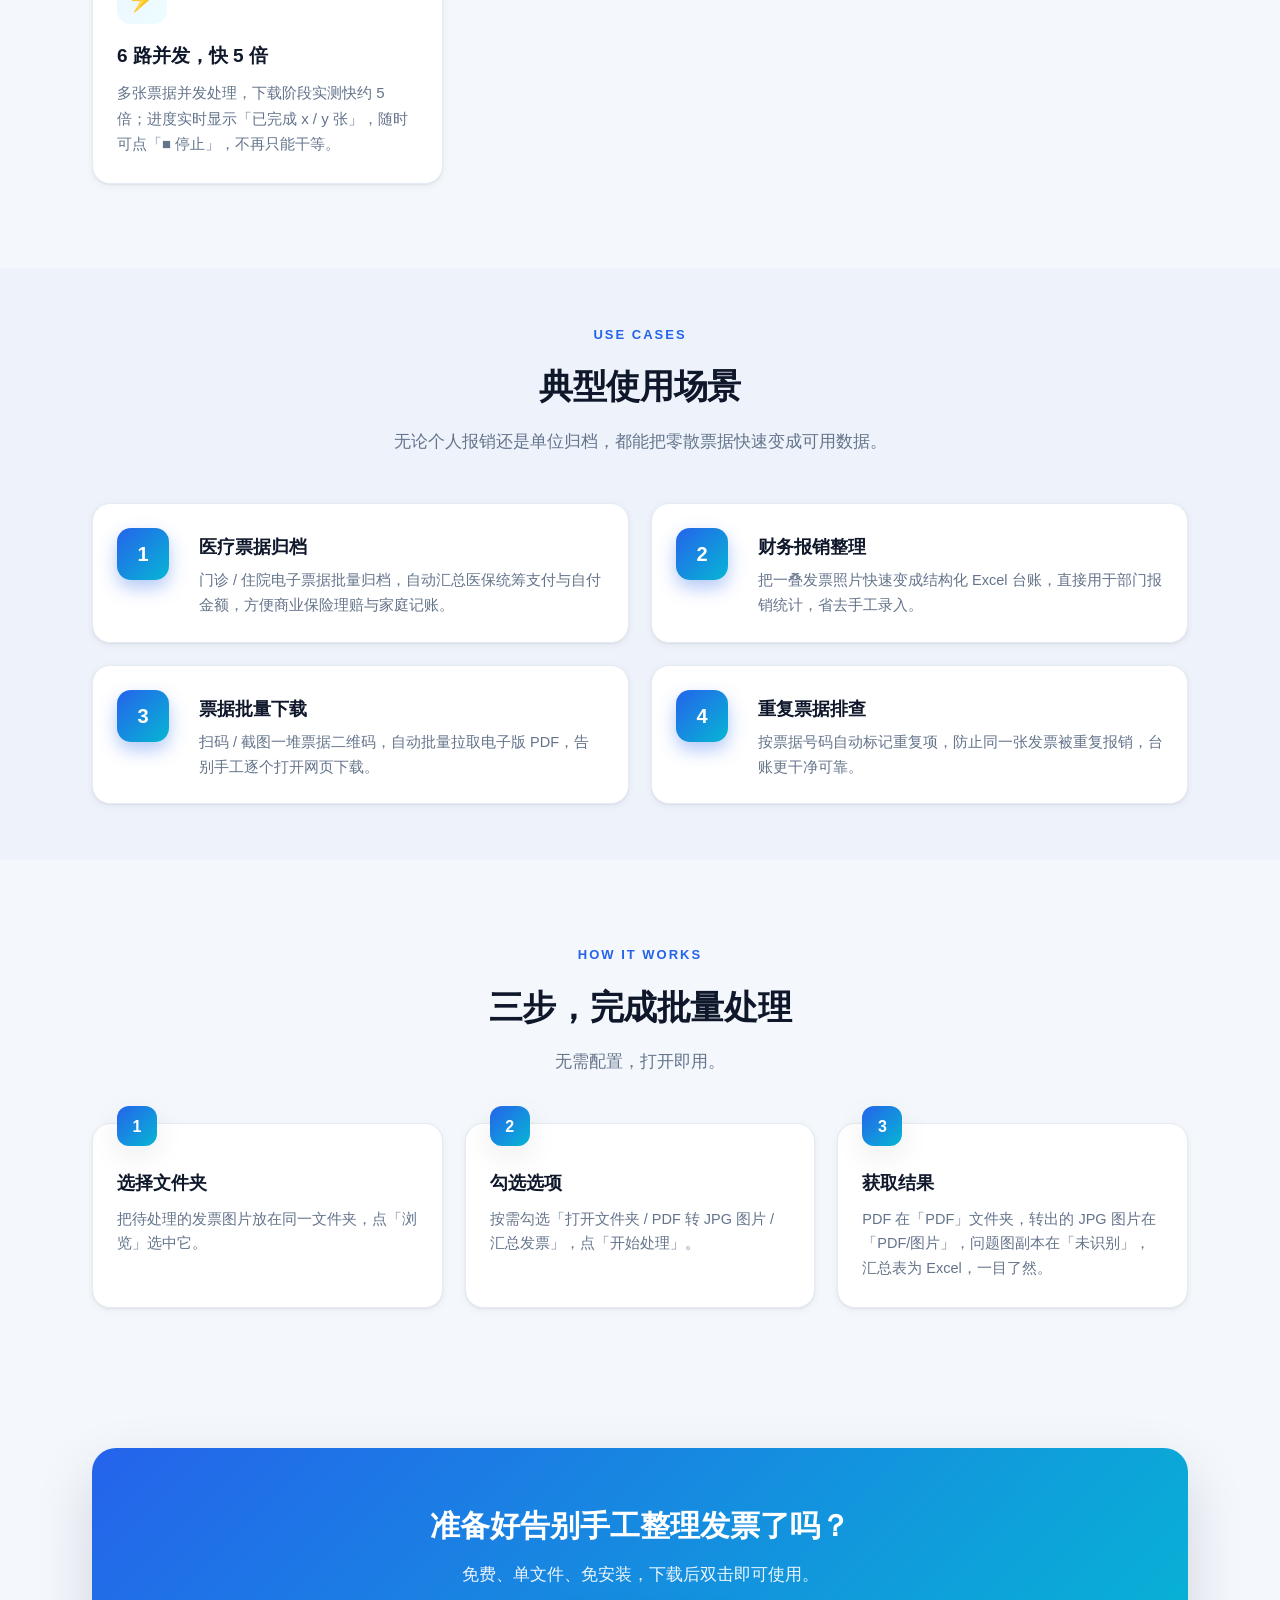
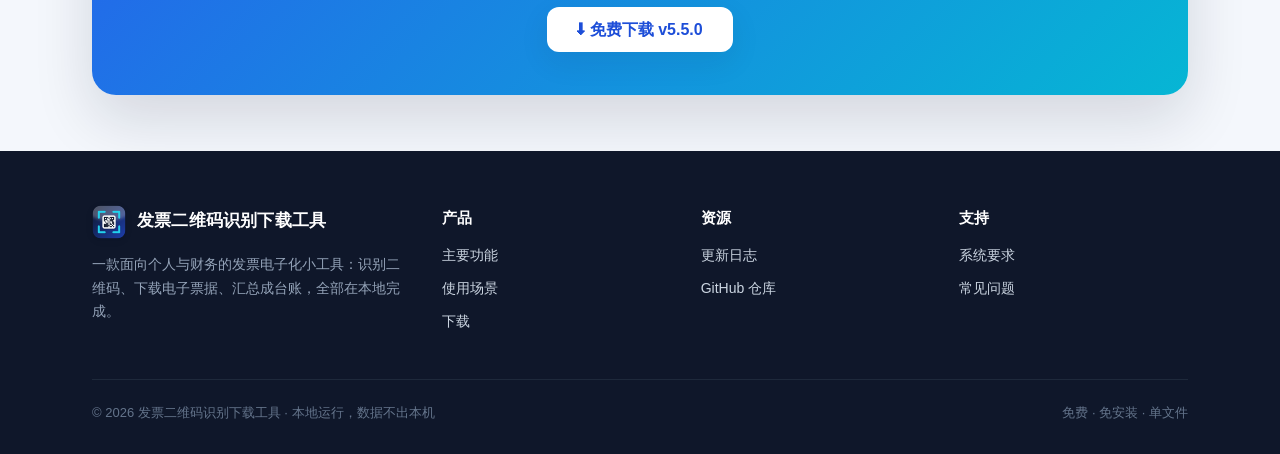
==== commit 3d102ec7: "release: v5.5.0" ====
--- a/website/index.html
+++ b/website/index.html
@@ -30,7 +30,7 @@
   <section class="hero" data-page-node-id="e0xjhUgWYuls8XJLgR77qU">
     <div class="container" data-page-node-id="QXg966Y8aZztj9WtS0sK8n">
       <div class="hero-text" data-page-node-id="wGfr75P6ARJHapaDmKiKlG">
-        <span class="badge" data-page-node-id="5jl4OlEegTGqp5ts6TkUJF"><span class="dot" data-page-node-id="WM0VQQP621yoogX69WJy8M"></span> 当前版本 v5.4.0 · 免费 · 单文件免安装</span>
+        <span class="badge" data-page-node-id="5jl4OlEegTGqp5ts6TkUJF"><span class="dot" data-page-node-id="WM0VQQP621yoogX69WJy8M"></span> 当前版本 v5.5.0 · 免费 · 单文件免安装</span>
         <h1 data-page-node-id="GBrBQJI4C8bTC7OMb6It6b">把一堆发票照片<br data-page-node-id="4ZOmsKjY98iMfeaDufL4Jr"><span class="hl" data-page-node-id="qta3CapCW67ay4dnV1UXMc">一键变成结构化台账</span></h1>
         <p class="lead" data-page-node-id="kOCdBsiWKyHA259ZT4XvNW">
           自动识别发票图片里的二维码，批量下载电子票据 PDF，并按票据号码智能汇总成 Excel。
@@ -51,7 +51,7 @@
         <div class="hd" data-page-node-id="NWhwPzBGuhUaQ2yqwjkFzb">
           <img src="assets/app-icon.png" alt="app" data-page-node-id="SGGTEv2hHAxKDiFnFFZ5AH" />
           <div class="t" data-page-node-id="TO9R4CGEiakVT7S2qMC2VL">发票二维码工具</div>
-          <div class="v" data-page-node-id="hVORvg5v56WOQoQVZl1rtU">v5.4.0</div>
+          <div class="v" data-page-node-id="hVORvg5v56WOQoQVZl1rtU">v5.5.0</div>
         </div>
         <div class="row" data-page-node-id="J8FGAunf9tSrvF4eEtTNqJ"><span class="name" data-page-node-id="KppQKR7DJquNNkjSl0MTsA">门诊票据001.jpg</span><span class="tag tag-ok" data-page-node-id="atqEC6B1iUP8ltTNJB5fT2">已下载</span></div>
         <div class="row" data-page-node-id="Y9zGA6fxlc6u6Led3IRNHE"><span class="name" data-page-node-id="qoROKMEAmLGWuMDCDdnwYz">住院票据017.jpg</span><span class="tag tag-ok" data-page-node-id="bm5jKTMuvrom7AtYWho6Hp">已下载</span></div>
@@ -195,7 +195,7 @@
       <div class="cta-band" data-page-node-id="cvvlGmq9oJBFYocY4UUCY3">
         <h2 data-page-node-id="OOoe92KT9TAhDHZOHFEDAt">准备好告别手工整理发票了吗？</h2>
         <p data-page-node-id="ChKqMJbxW2IVMpW3xWhMES">免费、单文件、免安装，下载后双击即可使用。</p>
-        <a class="btn-white" href="download.html" data-page-node-id="1pIjnkiwc6GqNE2VRxoT98">⬇ 免费下载 v5.4.0</a>
+        <a class="btn-white" href="download.html" data-page-node-id="1pIjnkiwc6GqNE2VRxoT98">⬇ 免费下载 v5.5.0</a>
       </div>
     </div>
   </section>
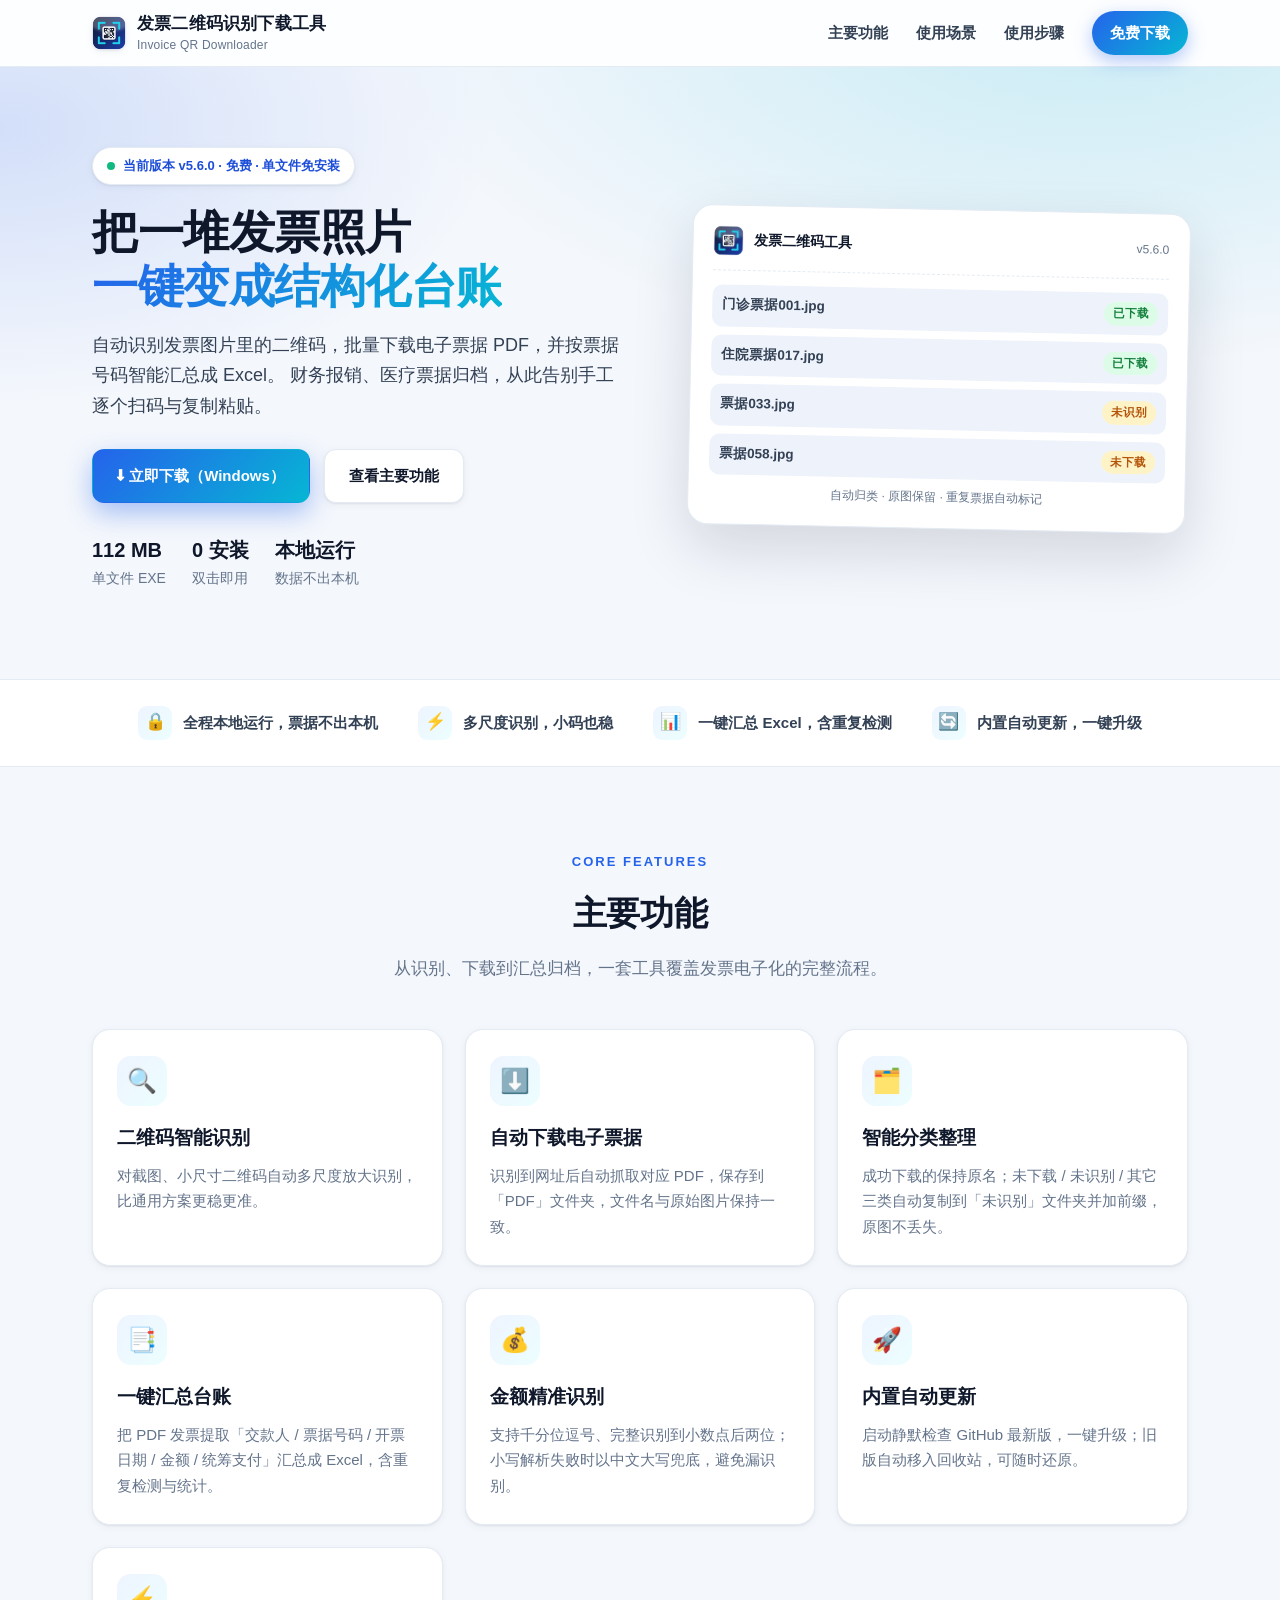
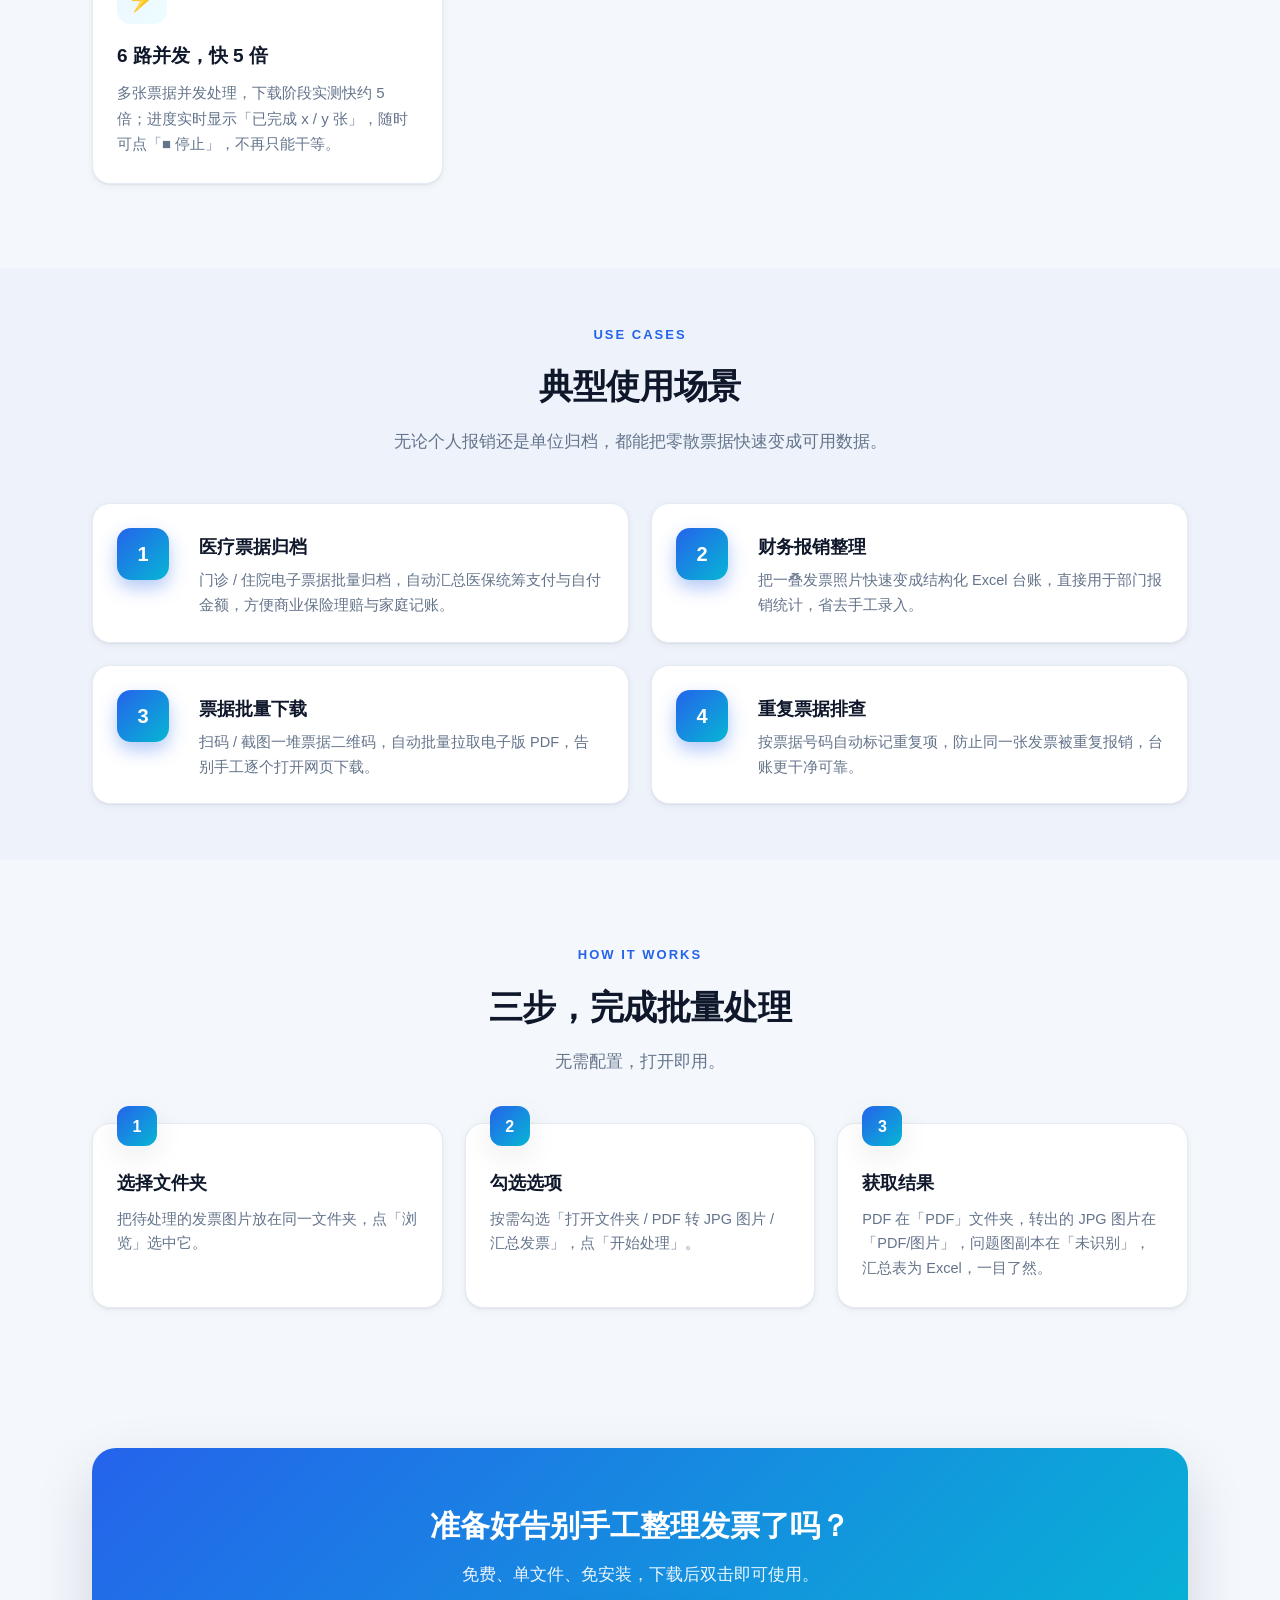
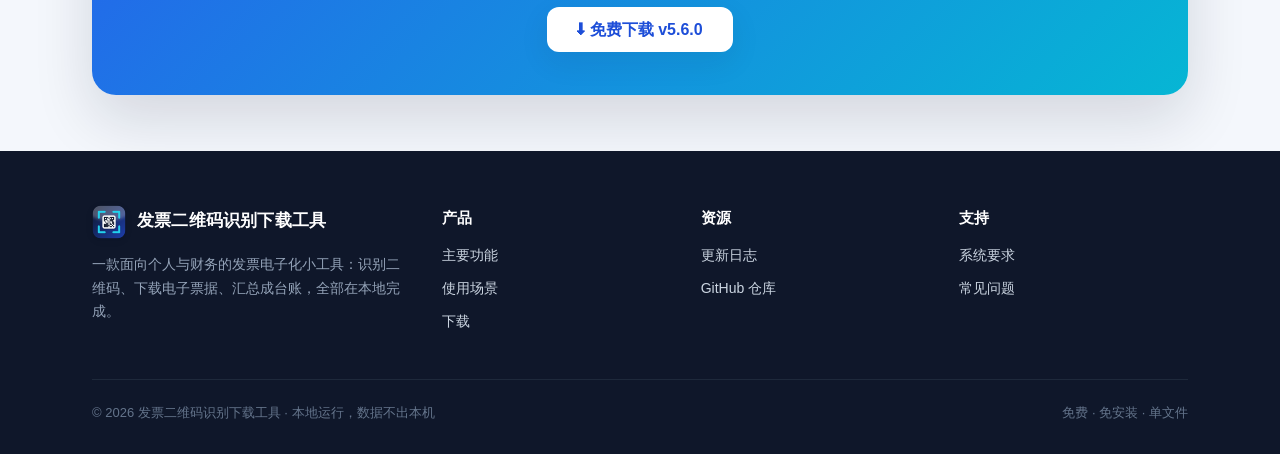
==== commit 9354d70a: "release: v5.6.0" ====
--- a/website/index.html
+++ b/website/index.html
@@ -30,7 +30,7 @@
   <section class="hero" data-page-node-id="e0xjhUgWYuls8XJLgR77qU">
     <div class="container" data-page-node-id="QXg966Y8aZztj9WtS0sK8n">
       <div class="hero-text" data-page-node-id="wGfr75P6ARJHapaDmKiKlG">
-        <span class="badge" data-page-node-id="5jl4OlEegTGqp5ts6TkUJF"><span class="dot" data-page-node-id="WM0VQQP621yoogX69WJy8M"></span> 当前版本 v5.5.0 · 免费 · 单文件免安装</span>
+        <span class="badge" data-page-node-id="5jl4OlEegTGqp5ts6TkUJF"><span class="dot" data-page-node-id="WM0VQQP621yoogX69WJy8M"></span> 当前版本 v5.6.0 · 免费 · 单文件免安装</span>
         <h1 data-page-node-id="GBrBQJI4C8bTC7OMb6It6b">把一堆发票照片<br data-page-node-id="4ZOmsKjY98iMfeaDufL4Jr"><span class="hl" data-page-node-id="qta3CapCW67ay4dnV1UXMc">一键变成结构化台账</span></h1>
         <p class="lead" data-page-node-id="kOCdBsiWKyHA259ZT4XvNW">
           自动识别发票图片里的二维码，批量下载电子票据 PDF，并按票据号码智能汇总成 Excel。
@@ -51,7 +51,7 @@
         <div class="hd" data-page-node-id="NWhwPzBGuhUaQ2yqwjkFzb">
           <img src="assets/app-icon.png" alt="app" data-page-node-id="SGGTEv2hHAxKDiFnFFZ5AH" />
           <div class="t" data-page-node-id="TO9R4CGEiakVT7S2qMC2VL">发票二维码工具</div>
-          <div class="v" data-page-node-id="hVORvg5v56WOQoQVZl1rtU">v5.5.0</div>
+          <div class="v" data-page-node-id="hVORvg5v56WOQoQVZl1rtU">v5.6.0</div>
         </div>
         <div class="row" data-page-node-id="J8FGAunf9tSrvF4eEtTNqJ"><span class="name" data-page-node-id="KppQKR7DJquNNkjSl0MTsA">门诊票据001.jpg</span><span class="tag tag-ok" data-page-node-id="atqEC6B1iUP8ltTNJB5fT2">已下载</span></div>
         <div class="row" data-page-node-id="Y9zGA6fxlc6u6Led3IRNHE"><span class="name" data-page-node-id="qoROKMEAmLGWuMDCDdnwYz">住院票据017.jpg</span><span class="tag tag-ok" data-page-node-id="bm5jKTMuvrom7AtYWho6Hp">已下载</span></div>
@@ -195,7 +195,7 @@
       <div class="cta-band" data-page-node-id="cvvlGmq9oJBFYocY4UUCY3">
         <h2 data-page-node-id="OOoe92KT9TAhDHZOHFEDAt">准备好告别手工整理发票了吗？</h2>
         <p data-page-node-id="ChKqMJbxW2IVMpW3xWhMES">免费、单文件、免安装，下载后双击即可使用。</p>
-        <a class="btn-white" href="download.html" data-page-node-id="1pIjnkiwc6GqNE2VRxoT98">⬇ 免费下载 v5.5.0</a>
+        <a class="btn-white" href="download.html" data-page-node-id="1pIjnkiwc6GqNE2VRxoT98">⬇ 免费下载 v5.6.0</a>
       </div>
     </div>
   </section>
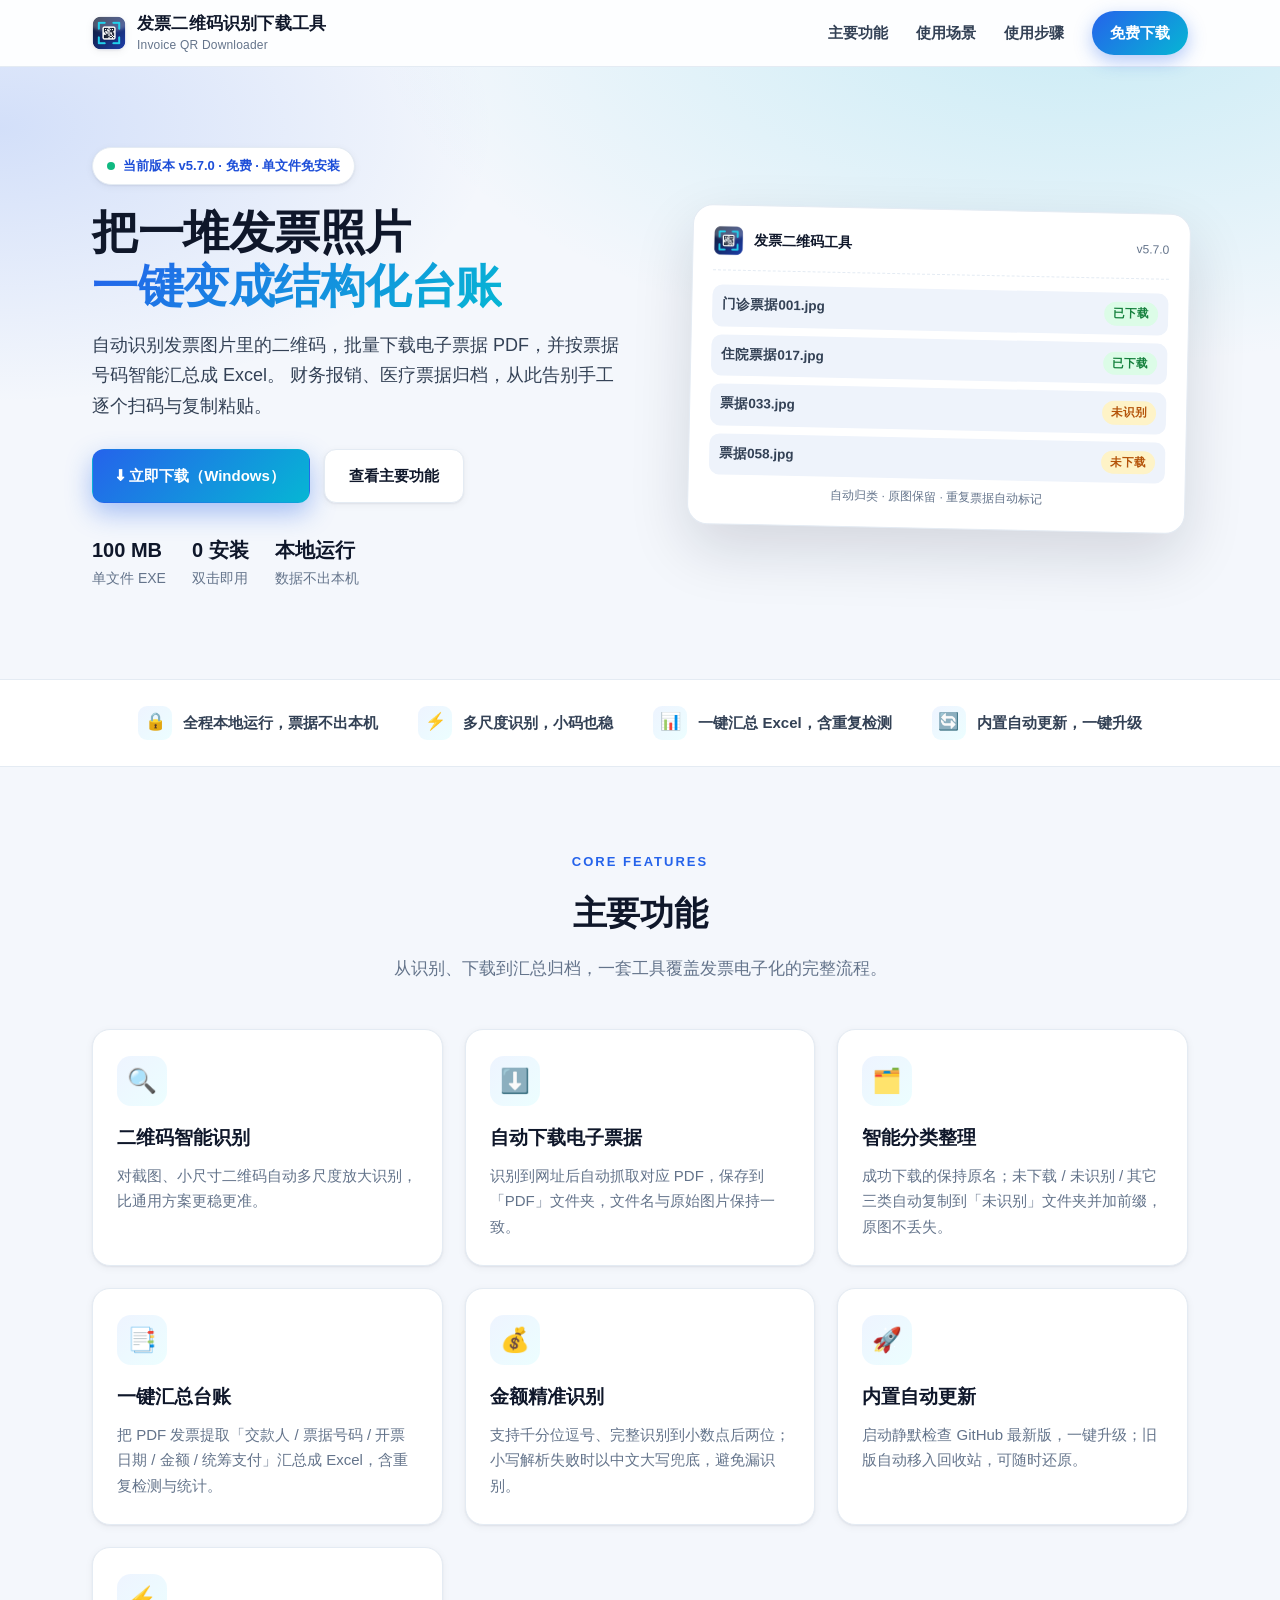
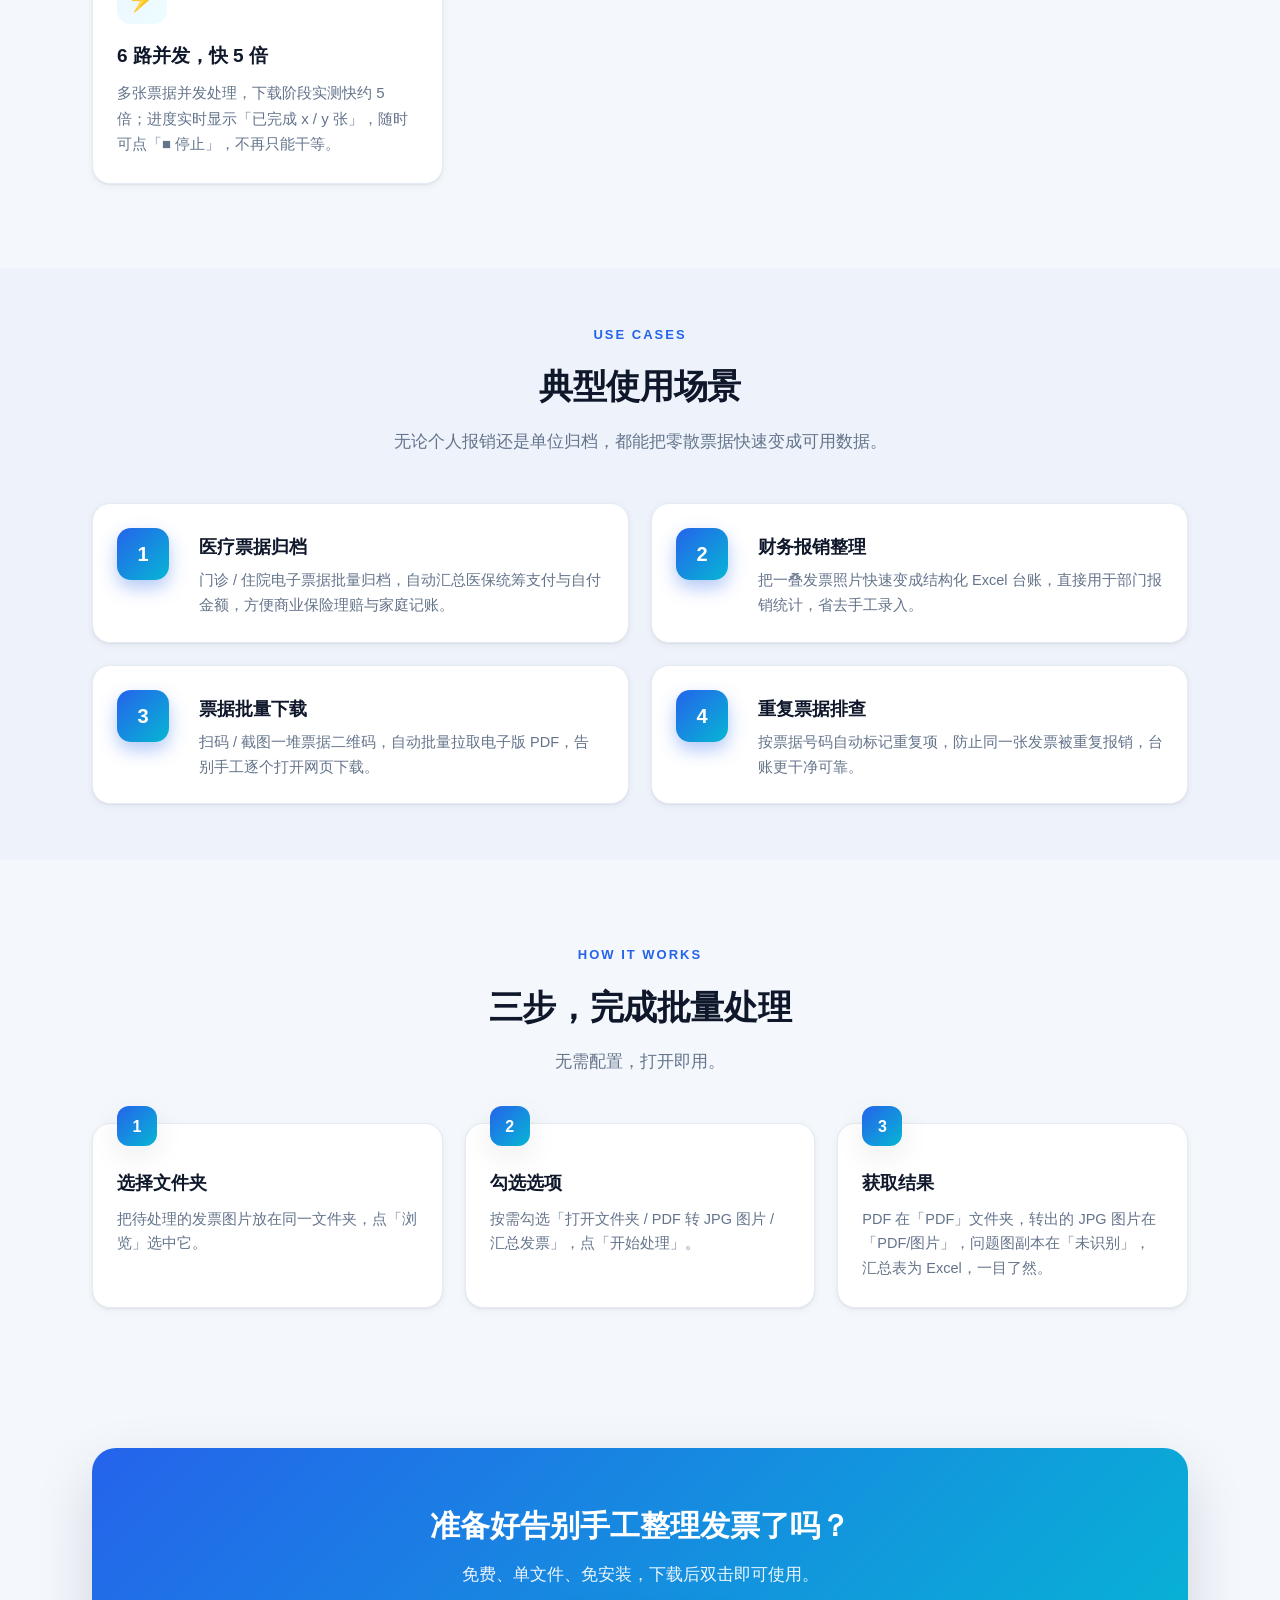
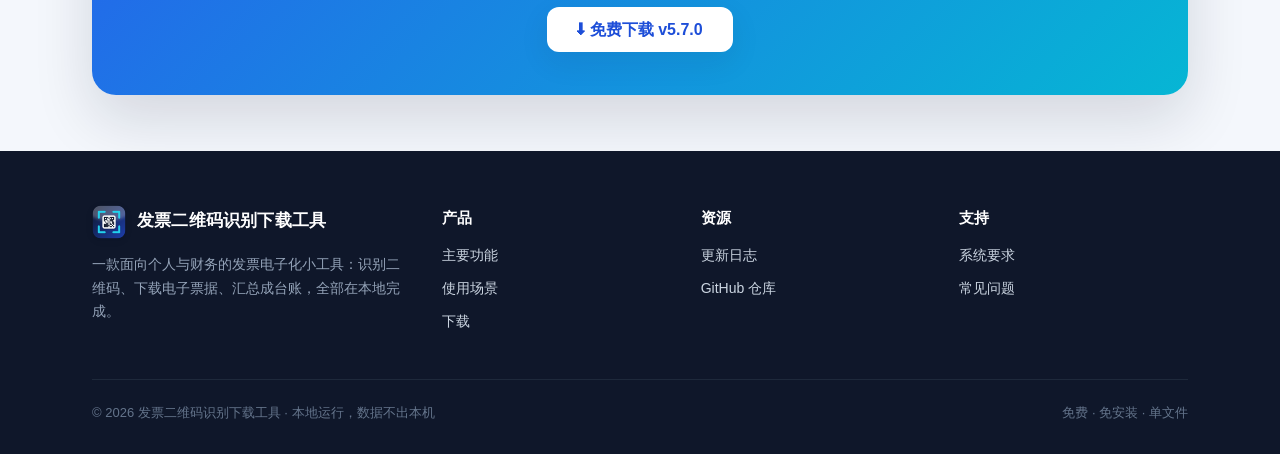
==== commit 2ab92d46: "release: v5.7.0" ====
--- a/website/index.html
+++ b/website/index.html
@@ -30,7 +30,7 @@
   <section class="hero" data-page-node-id="e0xjhUgWYuls8XJLgR77qU">
     <div class="container" data-page-node-id="QXg966Y8aZztj9WtS0sK8n">
       <div class="hero-text" data-page-node-id="wGfr75P6ARJHapaDmKiKlG">
-        <span class="badge" data-page-node-id="5jl4OlEegTGqp5ts6TkUJF"><span class="dot" data-page-node-id="WM0VQQP621yoogX69WJy8M"></span> 当前版本 v5.6.0 · 免费 · 单文件免安装</span>
+        <span class="badge" data-page-node-id="5jl4OlEegTGqp5ts6TkUJF"><span class="dot" data-page-node-id="WM0VQQP621yoogX69WJy8M"></span> 当前版本 v5.7.0 · 免费 · 单文件免安装</span>
         <h1 data-page-node-id="GBrBQJI4C8bTC7OMb6It6b">把一堆发票照片<br data-page-node-id="4ZOmsKjY98iMfeaDufL4Jr"><span class="hl" data-page-node-id="qta3CapCW67ay4dnV1UXMc">一键变成结构化台账</span></h1>
         <p class="lead" data-page-node-id="kOCdBsiWKyHA259ZT4XvNW">
           自动识别发票图片里的二维码，批量下载电子票据 PDF，并按票据号码智能汇总成 Excel。
@@ -41,7 +41,7 @@
           <a class="btn btn-ghost" href="#features" data-page-node-id="obw1PhpIa3ITxgwr6QYaG6">查看主要功能</a>
         </div>
         <div class="hero-meta" data-page-node-id="MPdoHScF7dsin6pyvYmnCG">
-          <div data-page-node-id="XMjV1tShGoJJQ7vQBthcUY"><b data-page-node-id="6CObCMcdgnoBGsYfFaKhX8">112 MB</b>单文件 EXE</div>
+          <div data-page-node-id="XMjV1tShGoJJQ7vQBthcUY"><b data-page-node-id="6CObCMcdgnoBGsYfFaKhX8">100 MB</b>单文件 EXE</div>
           <div data-page-node-id="bVvqgumqAwp9A4FG2t8iP5"><b data-page-node-id="u2gAVrbQUtF2AIF5sOcoRA">0 安装</b>双击即用</div>
           <div data-page-node-id="Jrz3ZfPfjjGascJJQz8tfH"><b data-page-node-id="rEXier5yKBKjQxXQy3TuYC">本地运行</b>数据不出本机</div>
         </div>
@@ -51,7 +51,7 @@
         <div class="hd" data-page-node-id="NWhwPzBGuhUaQ2yqwjkFzb">
           <img src="assets/app-icon.png" alt="app" data-page-node-id="SGGTEv2hHAxKDiFnFFZ5AH" />
           <div class="t" data-page-node-id="TO9R4CGEiakVT7S2qMC2VL">发票二维码工具</div>
-          <div class="v" data-page-node-id="hVORvg5v56WOQoQVZl1rtU">v5.6.0</div>
+          <div class="v" data-page-node-id="hVORvg5v56WOQoQVZl1rtU">v5.7.0</div>
         </div>
         <div class="row" data-page-node-id="J8FGAunf9tSrvF4eEtTNqJ"><span class="name" data-page-node-id="KppQKR7DJquNNkjSl0MTsA">门诊票据001.jpg</span><span class="tag tag-ok" data-page-node-id="atqEC6B1iUP8ltTNJB5fT2">已下载</span></div>
         <div class="row" data-page-node-id="Y9zGA6fxlc6u6Led3IRNHE"><span class="name" data-page-node-id="qoROKMEAmLGWuMDCDdnwYz">住院票据017.jpg</span><span class="tag tag-ok" data-page-node-id="bm5jKTMuvrom7AtYWho6Hp">已下载</span></div>
@@ -195,7 +195,7 @@
       <div class="cta-band" data-page-node-id="cvvlGmq9oJBFYocY4UUCY3">
         <h2 data-page-node-id="OOoe92KT9TAhDHZOHFEDAt">准备好告别手工整理发票了吗？</h2>
         <p data-page-node-id="ChKqMJbxW2IVMpW3xWhMES">免费、单文件、免安装，下载后双击即可使用。</p>
-        <a class="btn-white" href="download.html" data-page-node-id="1pIjnkiwc6GqNE2VRxoT98">⬇ 免费下载 v5.6.0</a>
+        <a class="btn-white" href="download.html" data-page-node-id="1pIjnkiwc6GqNE2VRxoT98">⬇ 免费下载 v5.7.0</a>
       </div>
     </div>
   </section>
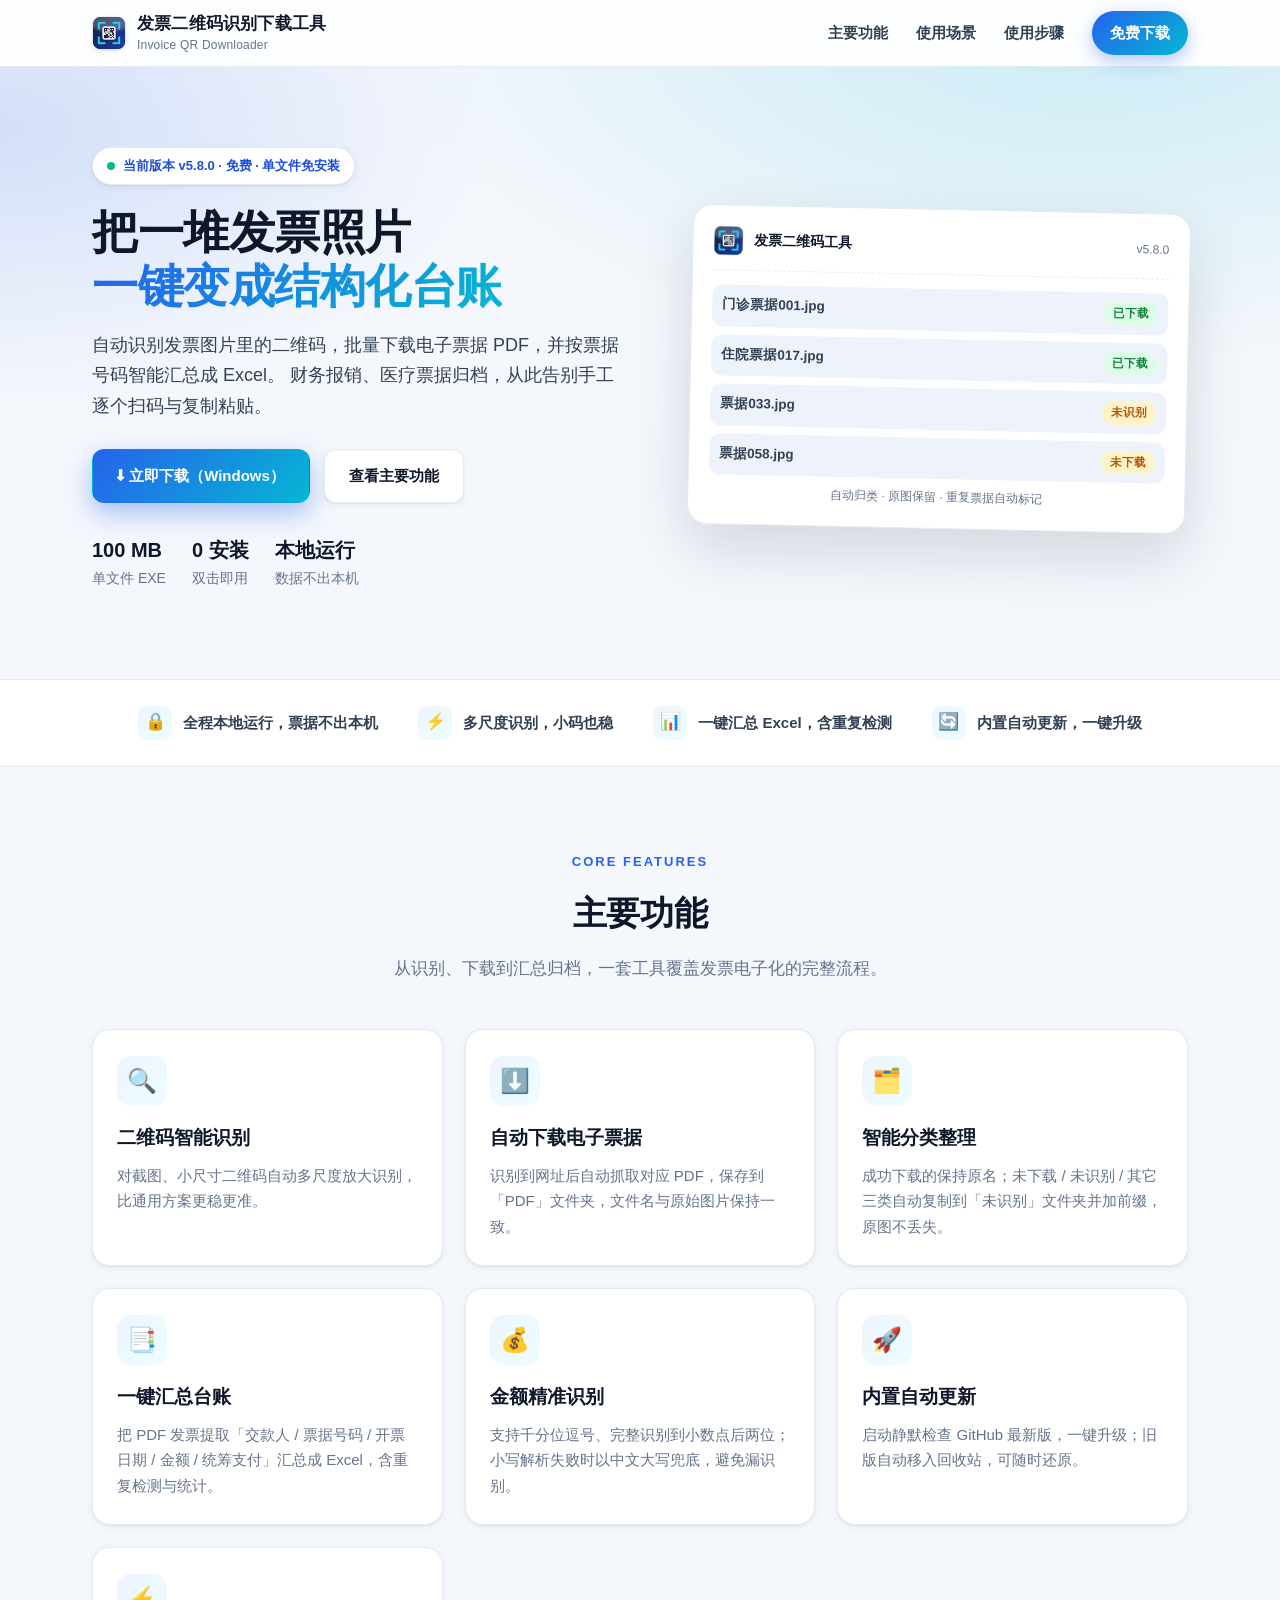
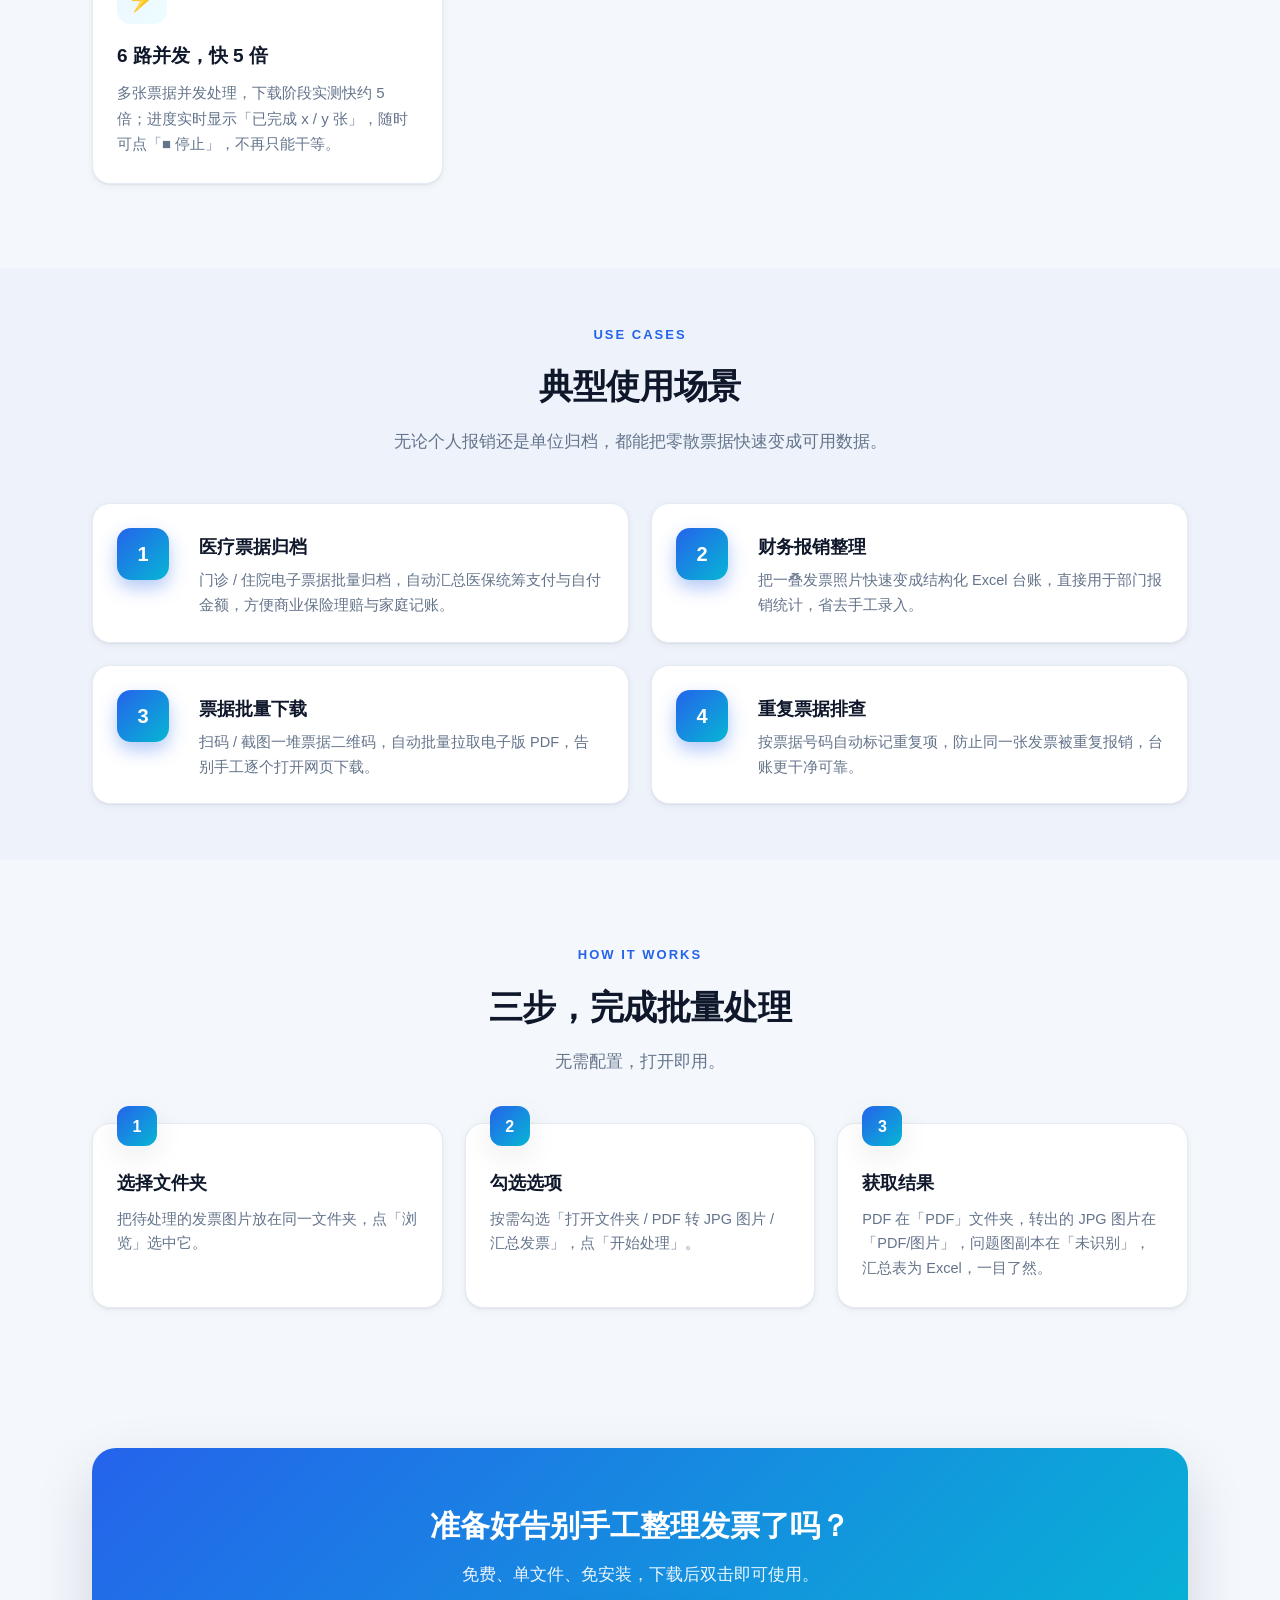
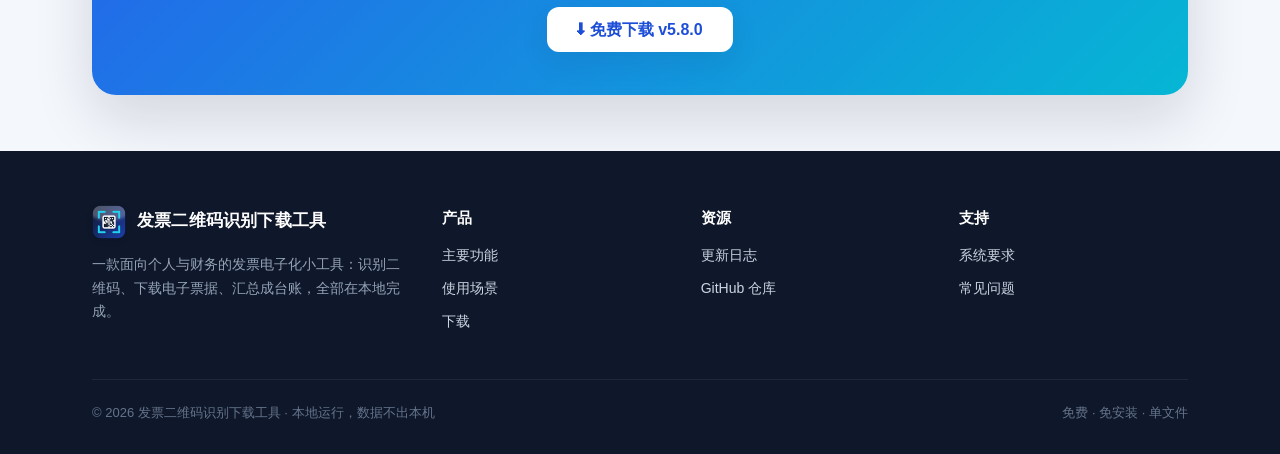
==== commit bdd026ef: "release: v5.8.0" ====
--- a/website/index.html
+++ b/website/index.html
@@ -30,7 +30,7 @@
   <section class="hero" data-page-node-id="e0xjhUgWYuls8XJLgR77qU">
     <div class="container" data-page-node-id="QXg966Y8aZztj9WtS0sK8n">
       <div class="hero-text" data-page-node-id="wGfr75P6ARJHapaDmKiKlG">
-        <span class="badge" data-page-node-id="5jl4OlEegTGqp5ts6TkUJF"><span class="dot" data-page-node-id="WM0VQQP621yoogX69WJy8M"></span> 当前版本 v5.7.0 · 免费 · 单文件免安装</span>
+        <span class="badge" data-page-node-id="5jl4OlEegTGqp5ts6TkUJF"><span class="dot" data-page-node-id="WM0VQQP621yoogX69WJy8M"></span> 当前版本 v5.8.0 · 免费 · 单文件免安装</span>
         <h1 data-page-node-id="GBrBQJI4C8bTC7OMb6It6b">把一堆发票照片<br data-page-node-id="4ZOmsKjY98iMfeaDufL4Jr"><span class="hl" data-page-node-id="qta3CapCW67ay4dnV1UXMc">一键变成结构化台账</span></h1>
         <p class="lead" data-page-node-id="kOCdBsiWKyHA259ZT4XvNW">
           自动识别发票图片里的二维码，批量下载电子票据 PDF，并按票据号码智能汇总成 Excel。
@@ -51,7 +51,7 @@
         <div class="hd" data-page-node-id="NWhwPzBGuhUaQ2yqwjkFzb">
           <img src="assets/app-icon.png" alt="app" data-page-node-id="SGGTEv2hHAxKDiFnFFZ5AH" />
           <div class="t" data-page-node-id="TO9R4CGEiakVT7S2qMC2VL">发票二维码工具</div>
-          <div class="v" data-page-node-id="hVORvg5v56WOQoQVZl1rtU">v5.7.0</div>
+          <div class="v" data-page-node-id="hVORvg5v56WOQoQVZl1rtU">v5.8.0</div>
         </div>
         <div class="row" data-page-node-id="J8FGAunf9tSrvF4eEtTNqJ"><span class="name" data-page-node-id="KppQKR7DJquNNkjSl0MTsA">门诊票据001.jpg</span><span class="tag tag-ok" data-page-node-id="atqEC6B1iUP8ltTNJB5fT2">已下载</span></div>
         <div class="row" data-page-node-id="Y9zGA6fxlc6u6Led3IRNHE"><span class="name" data-page-node-id="qoROKMEAmLGWuMDCDdnwYz">住院票据017.jpg</span><span class="tag tag-ok" data-page-node-id="bm5jKTMuvrom7AtYWho6Hp">已下载</span></div>
@@ -195,7 +195,7 @@
       <div class="cta-band" data-page-node-id="cvvlGmq9oJBFYocY4UUCY3">
         <h2 data-page-node-id="OOoe92KT9TAhDHZOHFEDAt">准备好告别手工整理发票了吗？</h2>
         <p data-page-node-id="ChKqMJbxW2IVMpW3xWhMES">免费、单文件、免安装，下载后双击即可使用。</p>
-        <a class="btn-white" href="download.html" data-page-node-id="1pIjnkiwc6GqNE2VRxoT98">⬇ 免费下载 v5.7.0</a>
+        <a class="btn-white" href="download.html" data-page-node-id="1pIjnkiwc6GqNE2VRxoT98">⬇ 免费下载 v5.8.0</a>
       </div>
     </div>
   </section>
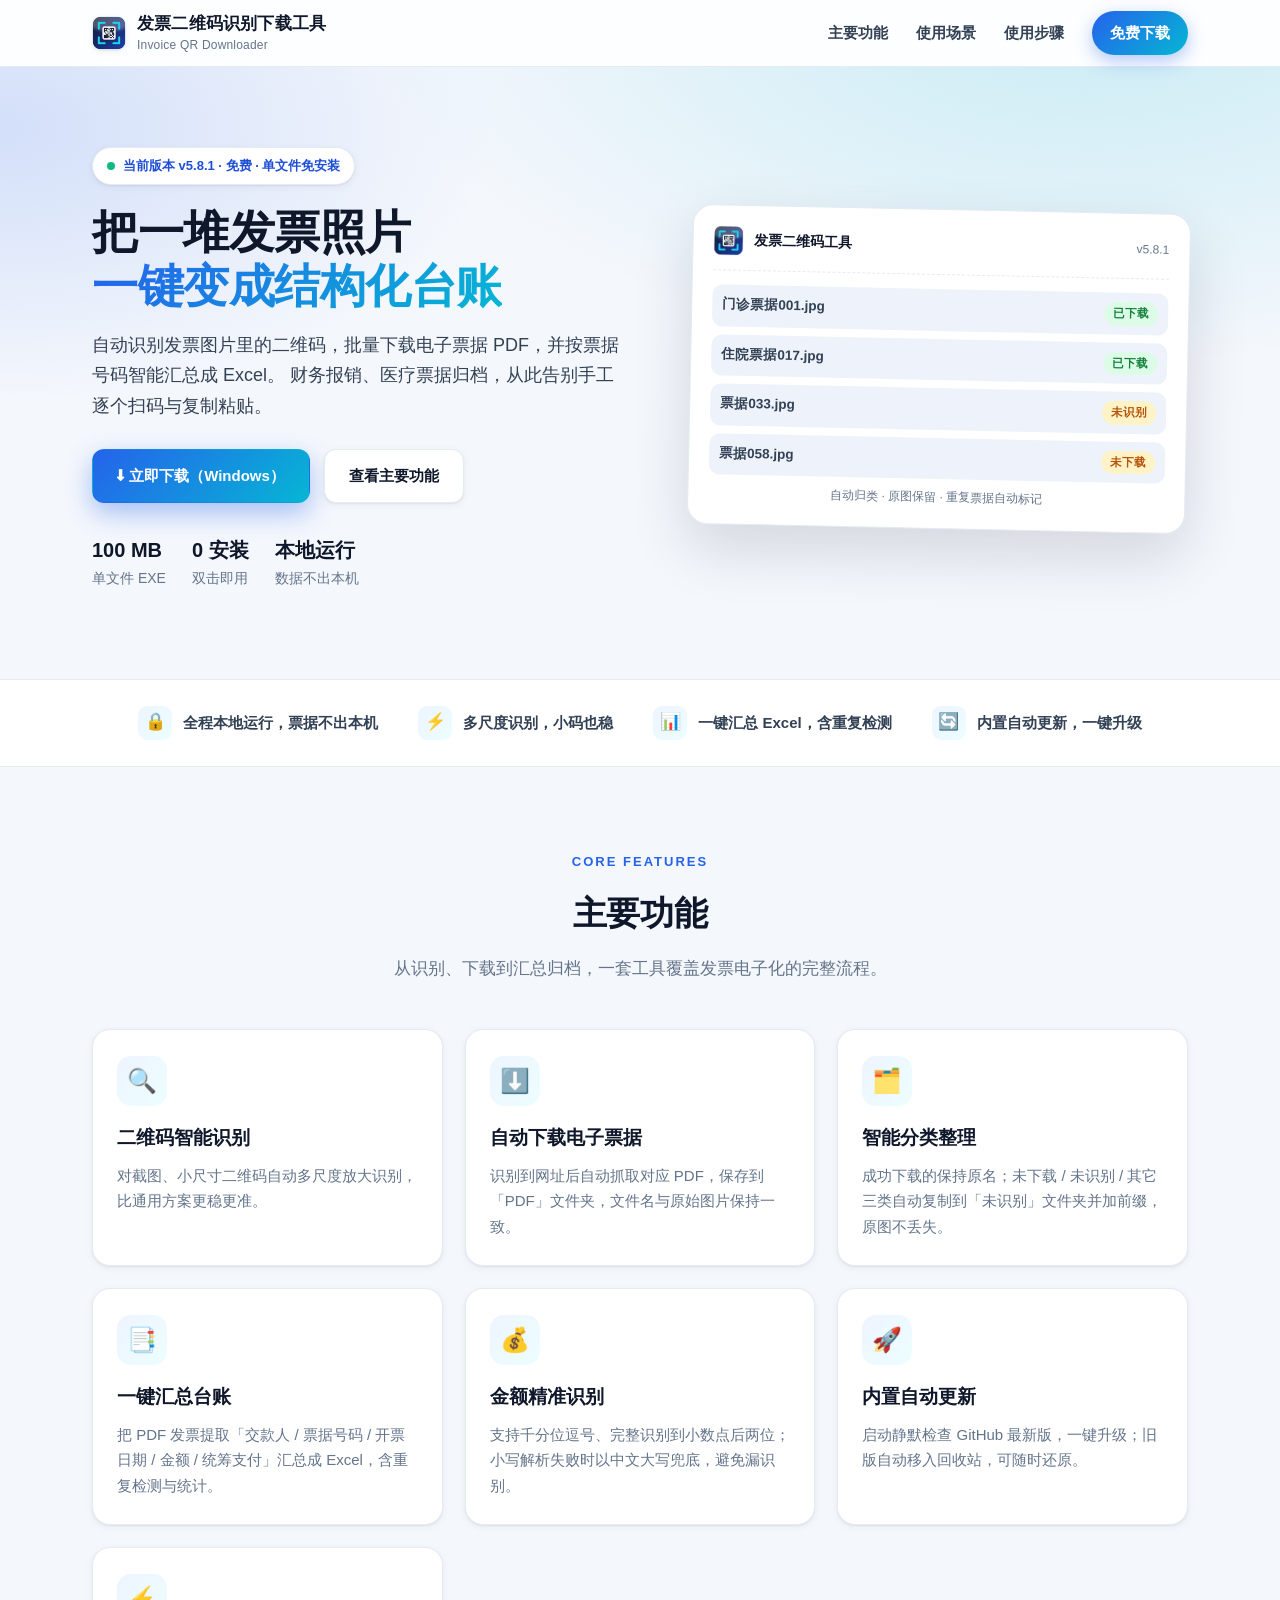
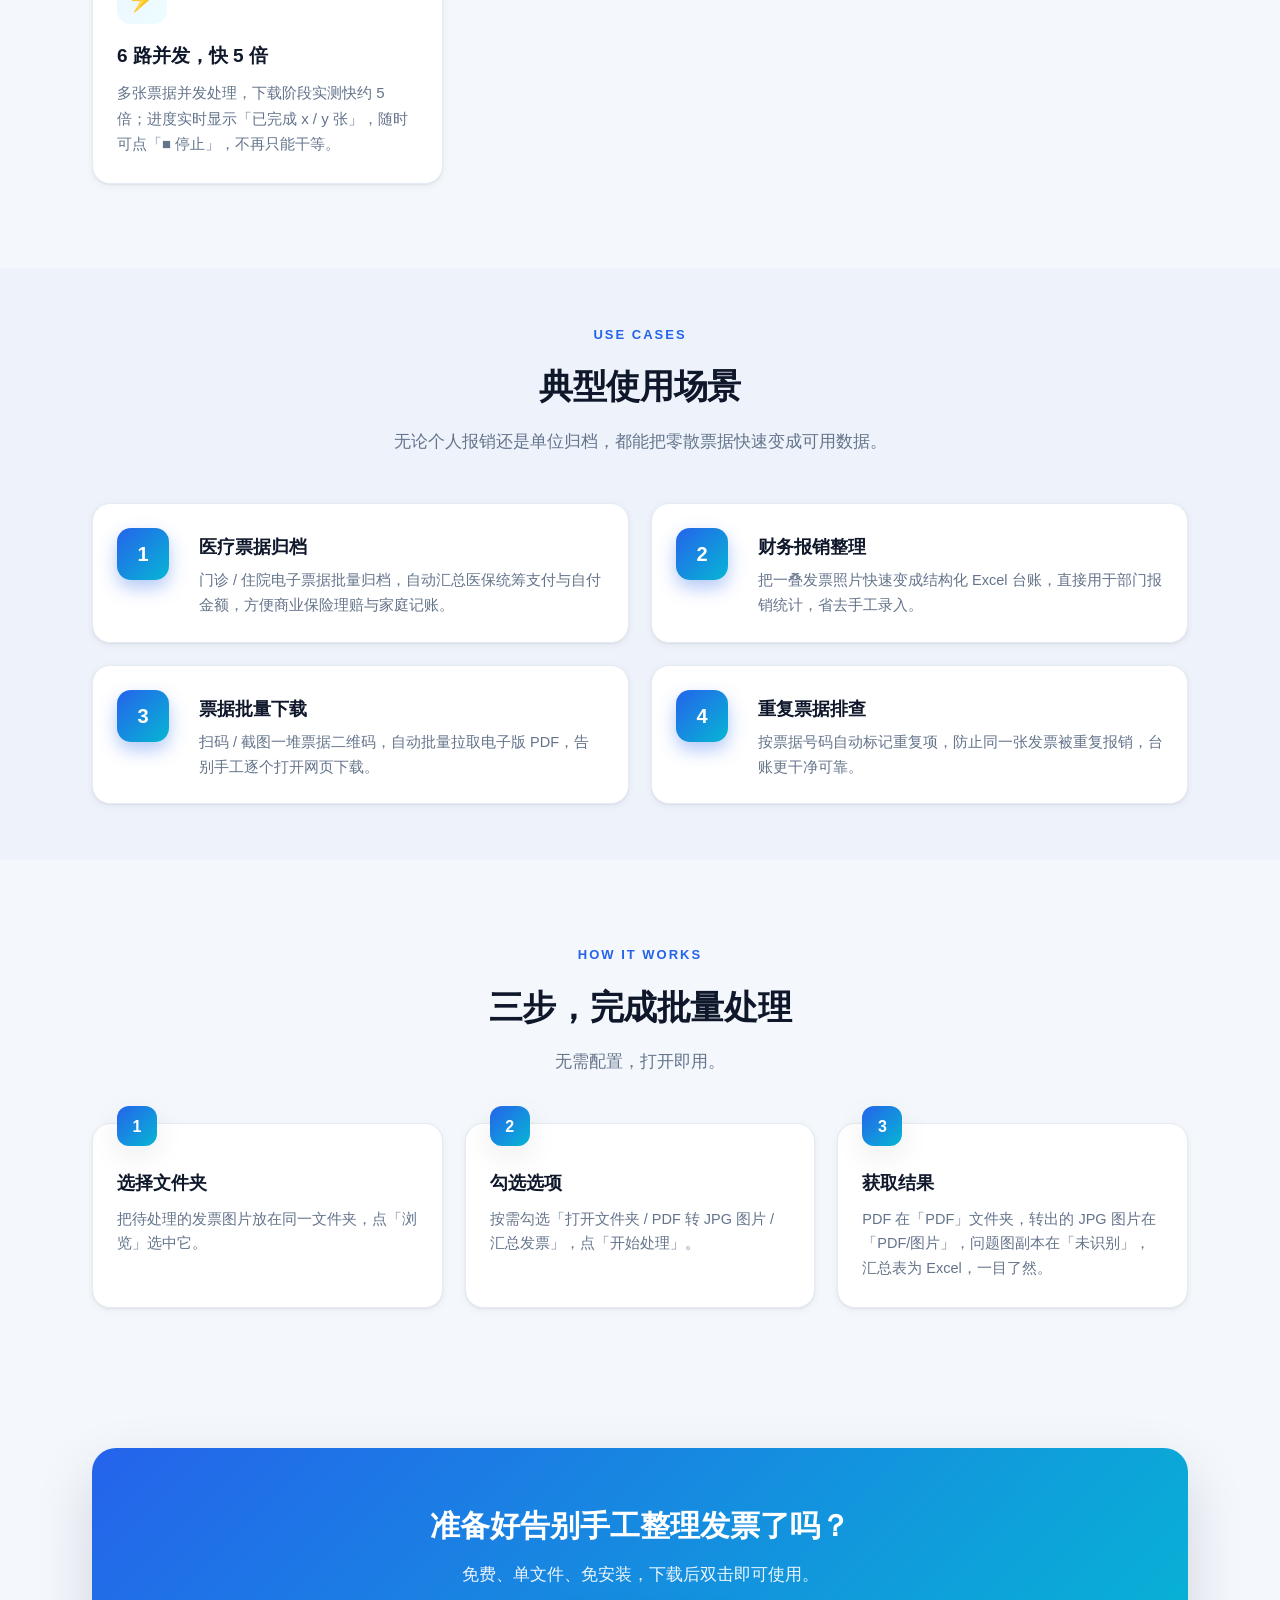
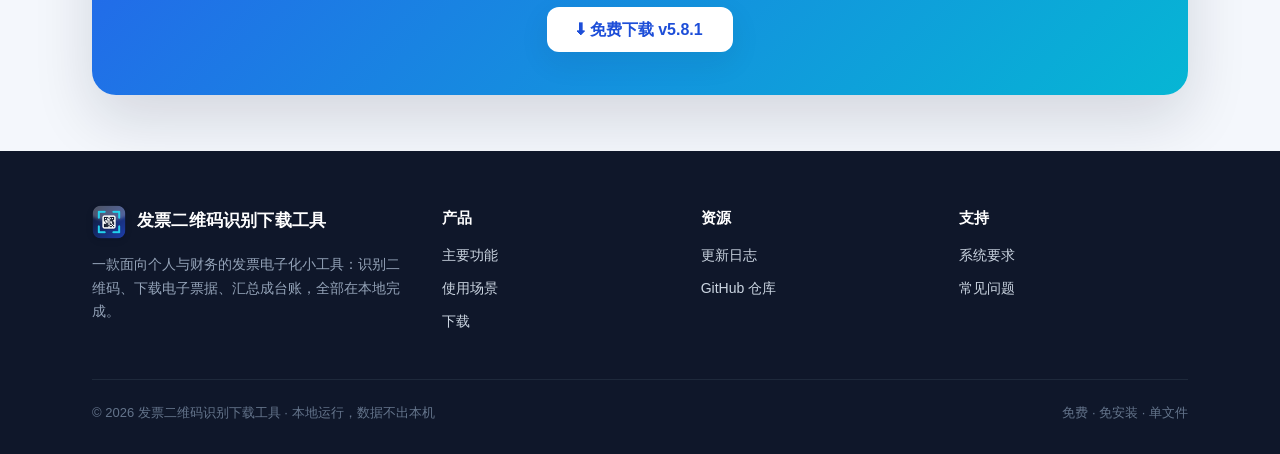
==== commit eaae64f7: "release: v5.8.1" ====
--- a/website/index.html
+++ b/website/index.html
@@ -30,7 +30,7 @@
   <section class="hero" data-page-node-id="e0xjhUgWYuls8XJLgR77qU">
     <div class="container" data-page-node-id="QXg966Y8aZztj9WtS0sK8n">
       <div class="hero-text" data-page-node-id="wGfr75P6ARJHapaDmKiKlG">
-        <span class="badge" data-page-node-id="5jl4OlEegTGqp5ts6TkUJF"><span class="dot" data-page-node-id="WM0VQQP621yoogX69WJy8M"></span> 当前版本 v5.8.0 · 免费 · 单文件免安装</span>
+        <span class="badge" data-page-node-id="5jl4OlEegTGqp5ts6TkUJF"><span class="dot" data-page-node-id="WM0VQQP621yoogX69WJy8M"></span> 当前版本 v5.8.1 · 免费 · 单文件免安装</span>
         <h1 data-page-node-id="GBrBQJI4C8bTC7OMb6It6b">把一堆发票照片<br data-page-node-id="4ZOmsKjY98iMfeaDufL4Jr"><span class="hl" data-page-node-id="qta3CapCW67ay4dnV1UXMc">一键变成结构化台账</span></h1>
         <p class="lead" data-page-node-id="kOCdBsiWKyHA259ZT4XvNW">
           自动识别发票图片里的二维码，批量下载电子票据 PDF，并按票据号码智能汇总成 Excel。
@@ -51,7 +51,7 @@
         <div class="hd" data-page-node-id="NWhwPzBGuhUaQ2yqwjkFzb">
           <img src="assets/app-icon.png" alt="app" data-page-node-id="SGGTEv2hHAxKDiFnFFZ5AH" />
           <div class="t" data-page-node-id="TO9R4CGEiakVT7S2qMC2VL">发票二维码工具</div>
-          <div class="v" data-page-node-id="hVORvg5v56WOQoQVZl1rtU">v5.8.0</div>
+          <div class="v" data-page-node-id="hVORvg5v56WOQoQVZl1rtU">v5.8.1</div>
         </div>
         <div class="row" data-page-node-id="J8FGAunf9tSrvF4eEtTNqJ"><span class="name" data-page-node-id="KppQKR7DJquNNkjSl0MTsA">门诊票据001.jpg</span><span class="tag tag-ok" data-page-node-id="atqEC6B1iUP8ltTNJB5fT2">已下载</span></div>
         <div class="row" data-page-node-id="Y9zGA6fxlc6u6Led3IRNHE"><span class="name" data-page-node-id="qoROKMEAmLGWuMDCDdnwYz">住院票据017.jpg</span><span class="tag tag-ok" data-page-node-id="bm5jKTMuvrom7AtYWho6Hp">已下载</span></div>
@@ -195,7 +195,7 @@
       <div class="cta-band" data-page-node-id="cvvlGmq9oJBFYocY4UUCY3">
         <h2 data-page-node-id="OOoe92KT9TAhDHZOHFEDAt">准备好告别手工整理发票了吗？</h2>
         <p data-page-node-id="ChKqMJbxW2IVMpW3xWhMES">免费、单文件、免安装，下载后双击即可使用。</p>
-        <a class="btn-white" href="download.html" data-page-node-id="1pIjnkiwc6GqNE2VRxoT98">⬇ 免费下载 v5.8.0</a>
+        <a class="btn-white" href="download.html" data-page-node-id="1pIjnkiwc6GqNE2VRxoT98">⬇ 免费下载 v5.8.1</a>
       </div>
     </div>
   </section>
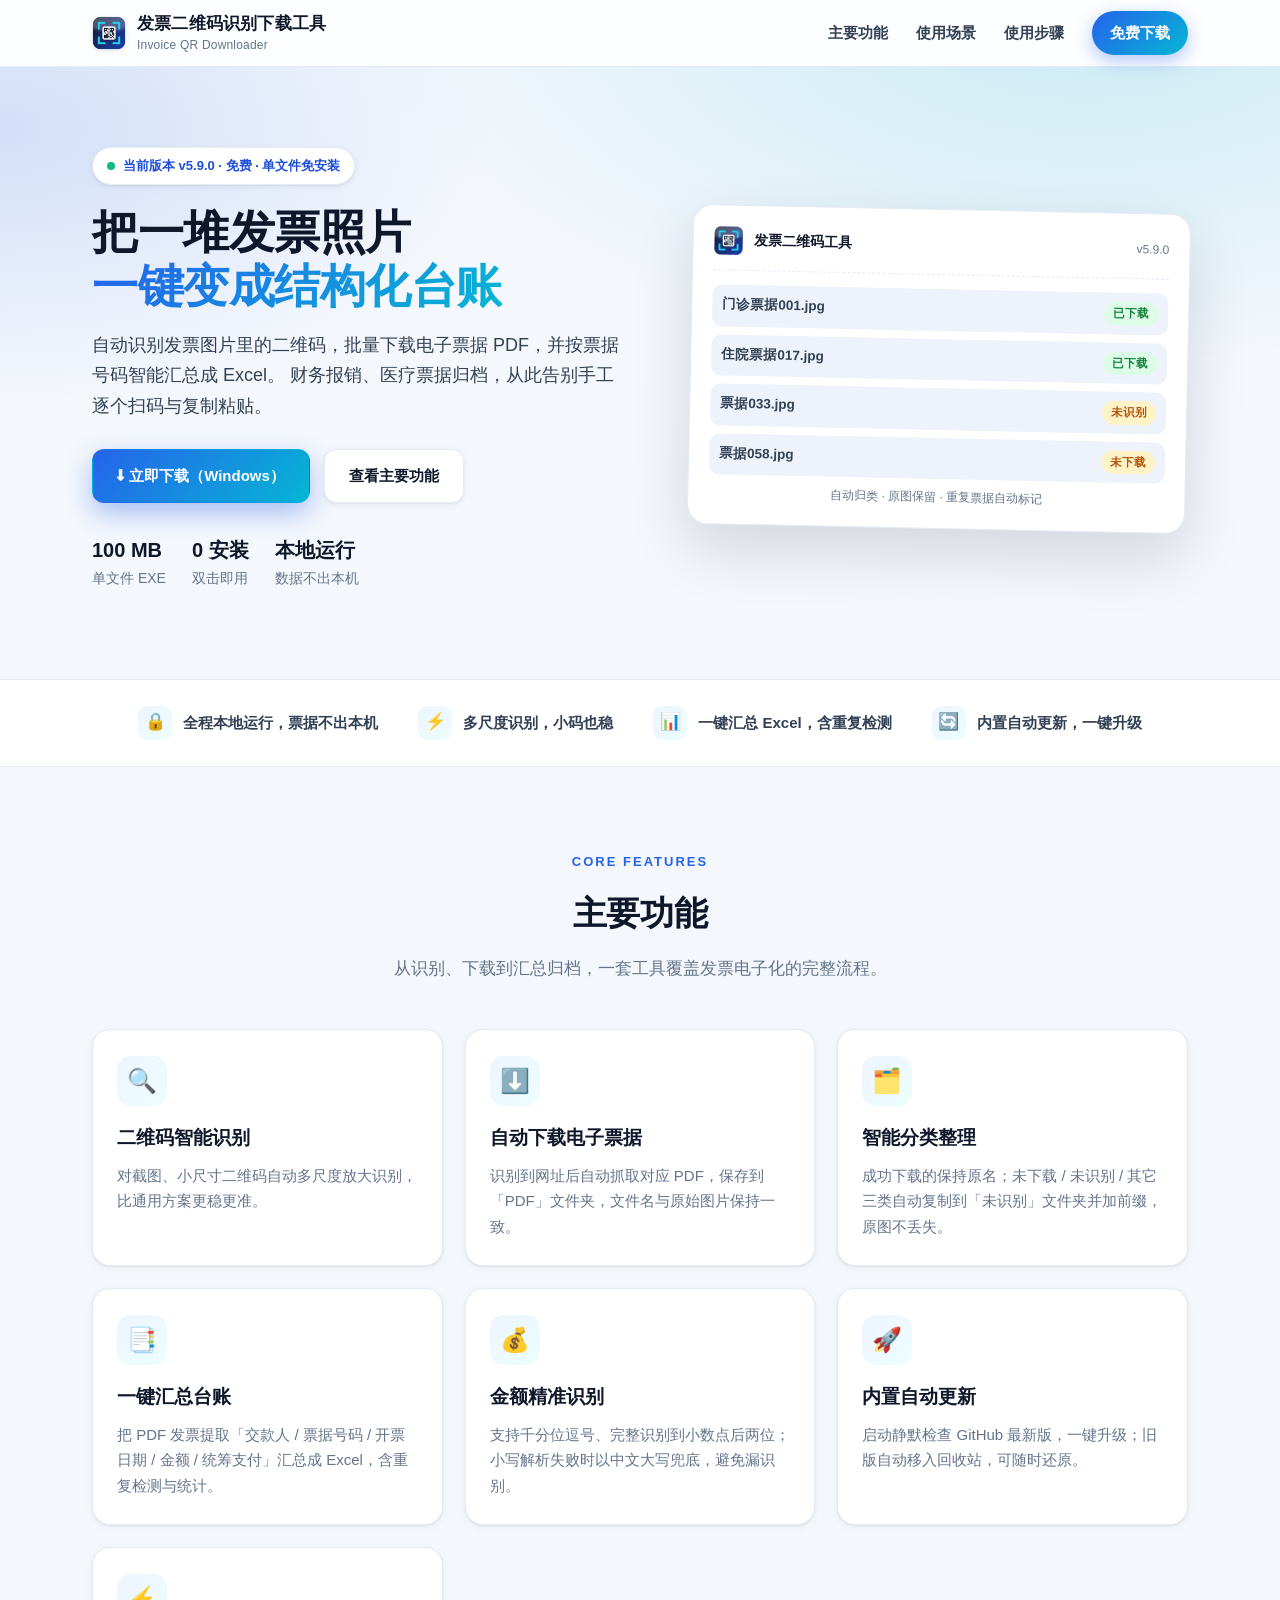
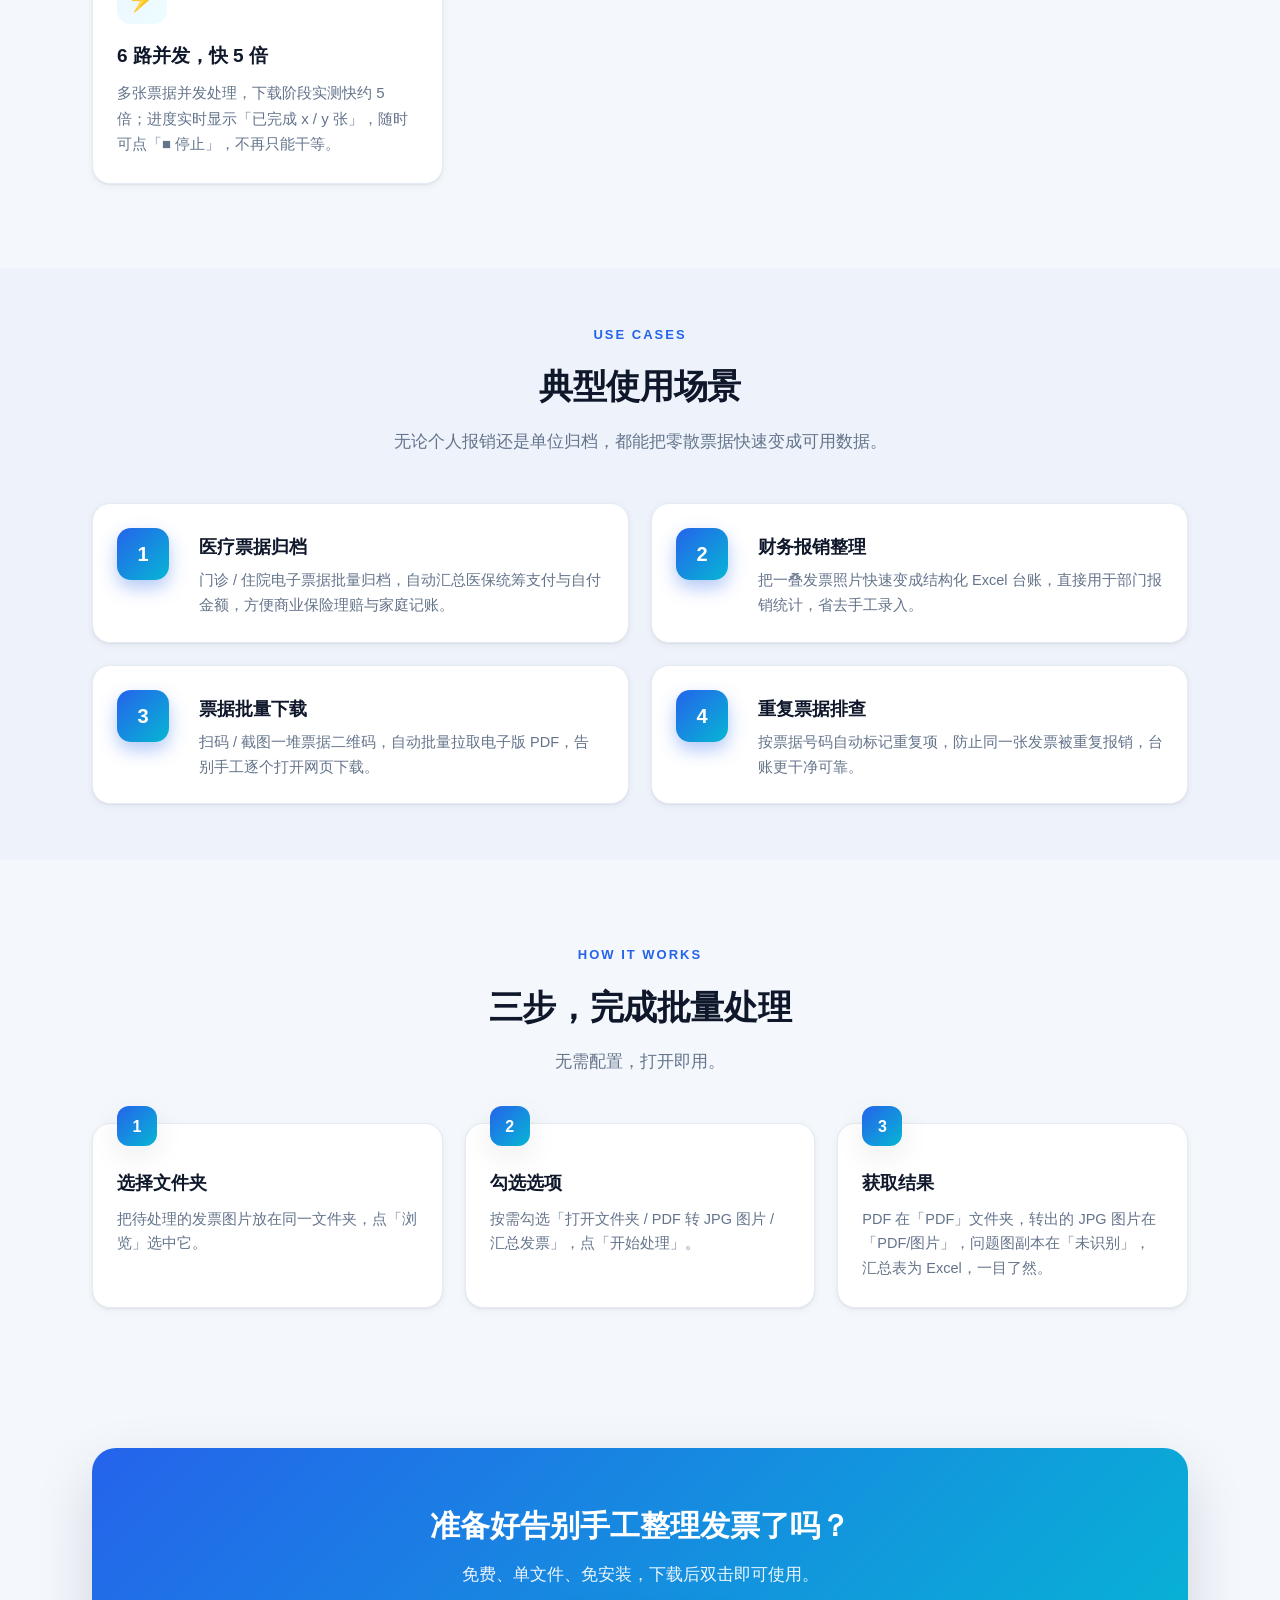
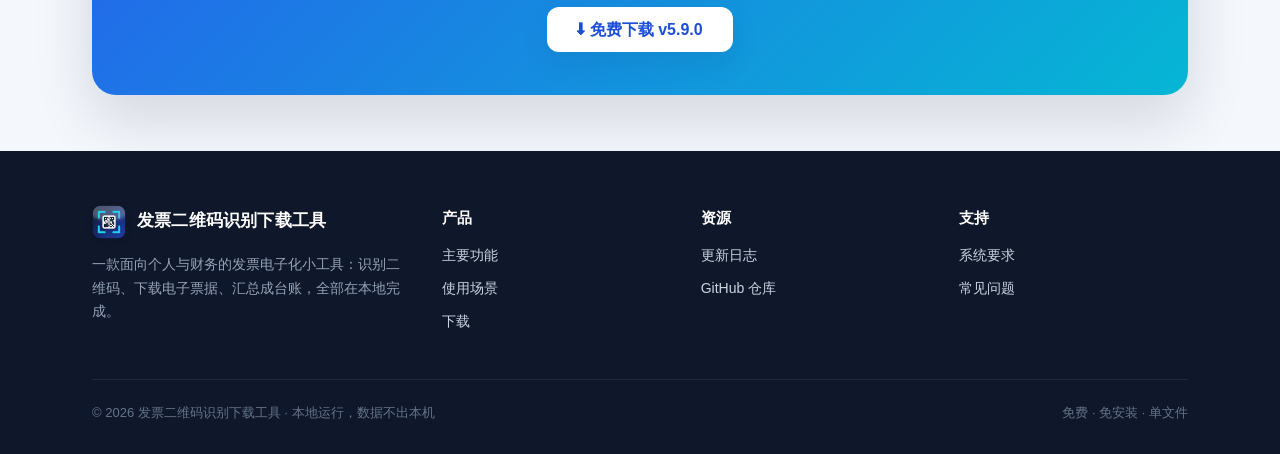
==== commit 9568fbaf: "release: v5.9.0" ====
--- a/website/index.html
+++ b/website/index.html
@@ -30,7 +30,7 @@
   <section class="hero" data-page-node-id="e0xjhUgWYuls8XJLgR77qU">
     <div class="container" data-page-node-id="QXg966Y8aZztj9WtS0sK8n">
       <div class="hero-text" data-page-node-id="wGfr75P6ARJHapaDmKiKlG">
-        <span class="badge" data-page-node-id="5jl4OlEegTGqp5ts6TkUJF"><span class="dot" data-page-node-id="WM0VQQP621yoogX69WJy8M"></span> 当前版本 v5.8.1 · 免费 · 单文件免安装</span>
+        <span class="badge" data-page-node-id="5jl4OlEegTGqp5ts6TkUJF"><span class="dot" data-page-node-id="WM0VQQP621yoogX69WJy8M"></span> 当前版本 v5.9.0 · 免费 · 单文件免安装</span>
         <h1 data-page-node-id="GBrBQJI4C8bTC7OMb6It6b">把一堆发票照片<br data-page-node-id="4ZOmsKjY98iMfeaDufL4Jr"><span class="hl" data-page-node-id="qta3CapCW67ay4dnV1UXMc">一键变成结构化台账</span></h1>
         <p class="lead" data-page-node-id="kOCdBsiWKyHA259ZT4XvNW">
           自动识别发票图片里的二维码，批量下载电子票据 PDF，并按票据号码智能汇总成 Excel。
@@ -51,7 +51,7 @@
         <div class="hd" data-page-node-id="NWhwPzBGuhUaQ2yqwjkFzb">
           <img src="assets/app-icon.png" alt="app" data-page-node-id="SGGTEv2hHAxKDiFnFFZ5AH" />
           <div class="t" data-page-node-id="TO9R4CGEiakVT7S2qMC2VL">发票二维码工具</div>
-          <div class="v" data-page-node-id="hVORvg5v56WOQoQVZl1rtU">v5.8.1</div>
+          <div class="v" data-page-node-id="hVORvg5v56WOQoQVZl1rtU">v5.9.0</div>
         </div>
         <div class="row" data-page-node-id="J8FGAunf9tSrvF4eEtTNqJ"><span class="name" data-page-node-id="KppQKR7DJquNNkjSl0MTsA">门诊票据001.jpg</span><span class="tag tag-ok" data-page-node-id="atqEC6B1iUP8ltTNJB5fT2">已下载</span></div>
         <div class="row" data-page-node-id="Y9zGA6fxlc6u6Led3IRNHE"><span class="name" data-page-node-id="qoROKMEAmLGWuMDCDdnwYz">住院票据017.jpg</span><span class="tag tag-ok" data-page-node-id="bm5jKTMuvrom7AtYWho6Hp">已下载</span></div>
@@ -195,7 +195,7 @@
       <div class="cta-band" data-page-node-id="cvvlGmq9oJBFYocY4UUCY3">
         <h2 data-page-node-id="OOoe92KT9TAhDHZOHFEDAt">准备好告别手工整理发票了吗？</h2>
         <p data-page-node-id="ChKqMJbxW2IVMpW3xWhMES">免费、单文件、免安装，下载后双击即可使用。</p>
-        <a class="btn-white" href="download.html" data-page-node-id="1pIjnkiwc6GqNE2VRxoT98">⬇ 免费下载 v5.8.1</a>
+        <a class="btn-white" href="download.html" data-page-node-id="1pIjnkiwc6GqNE2VRxoT98">⬇ 免费下载 v5.9.0</a>
       </div>
     </div>
   </section>
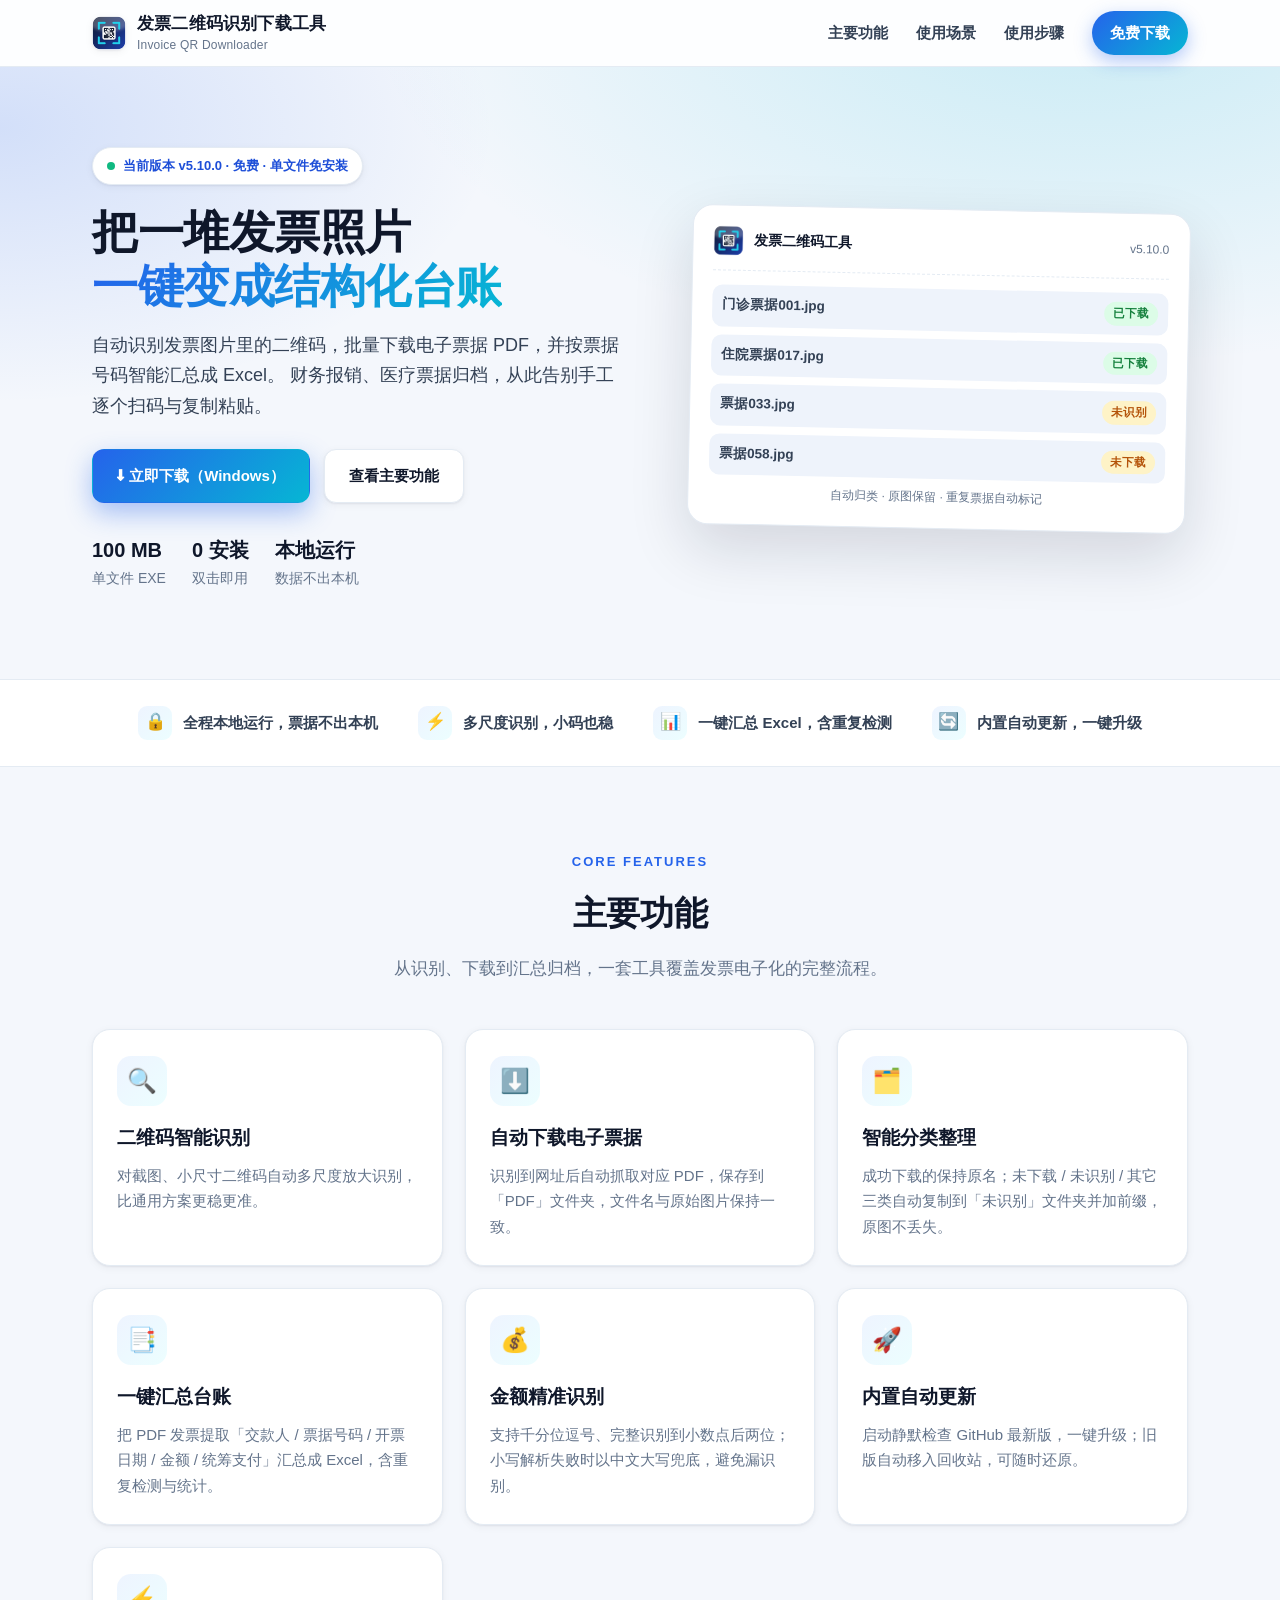
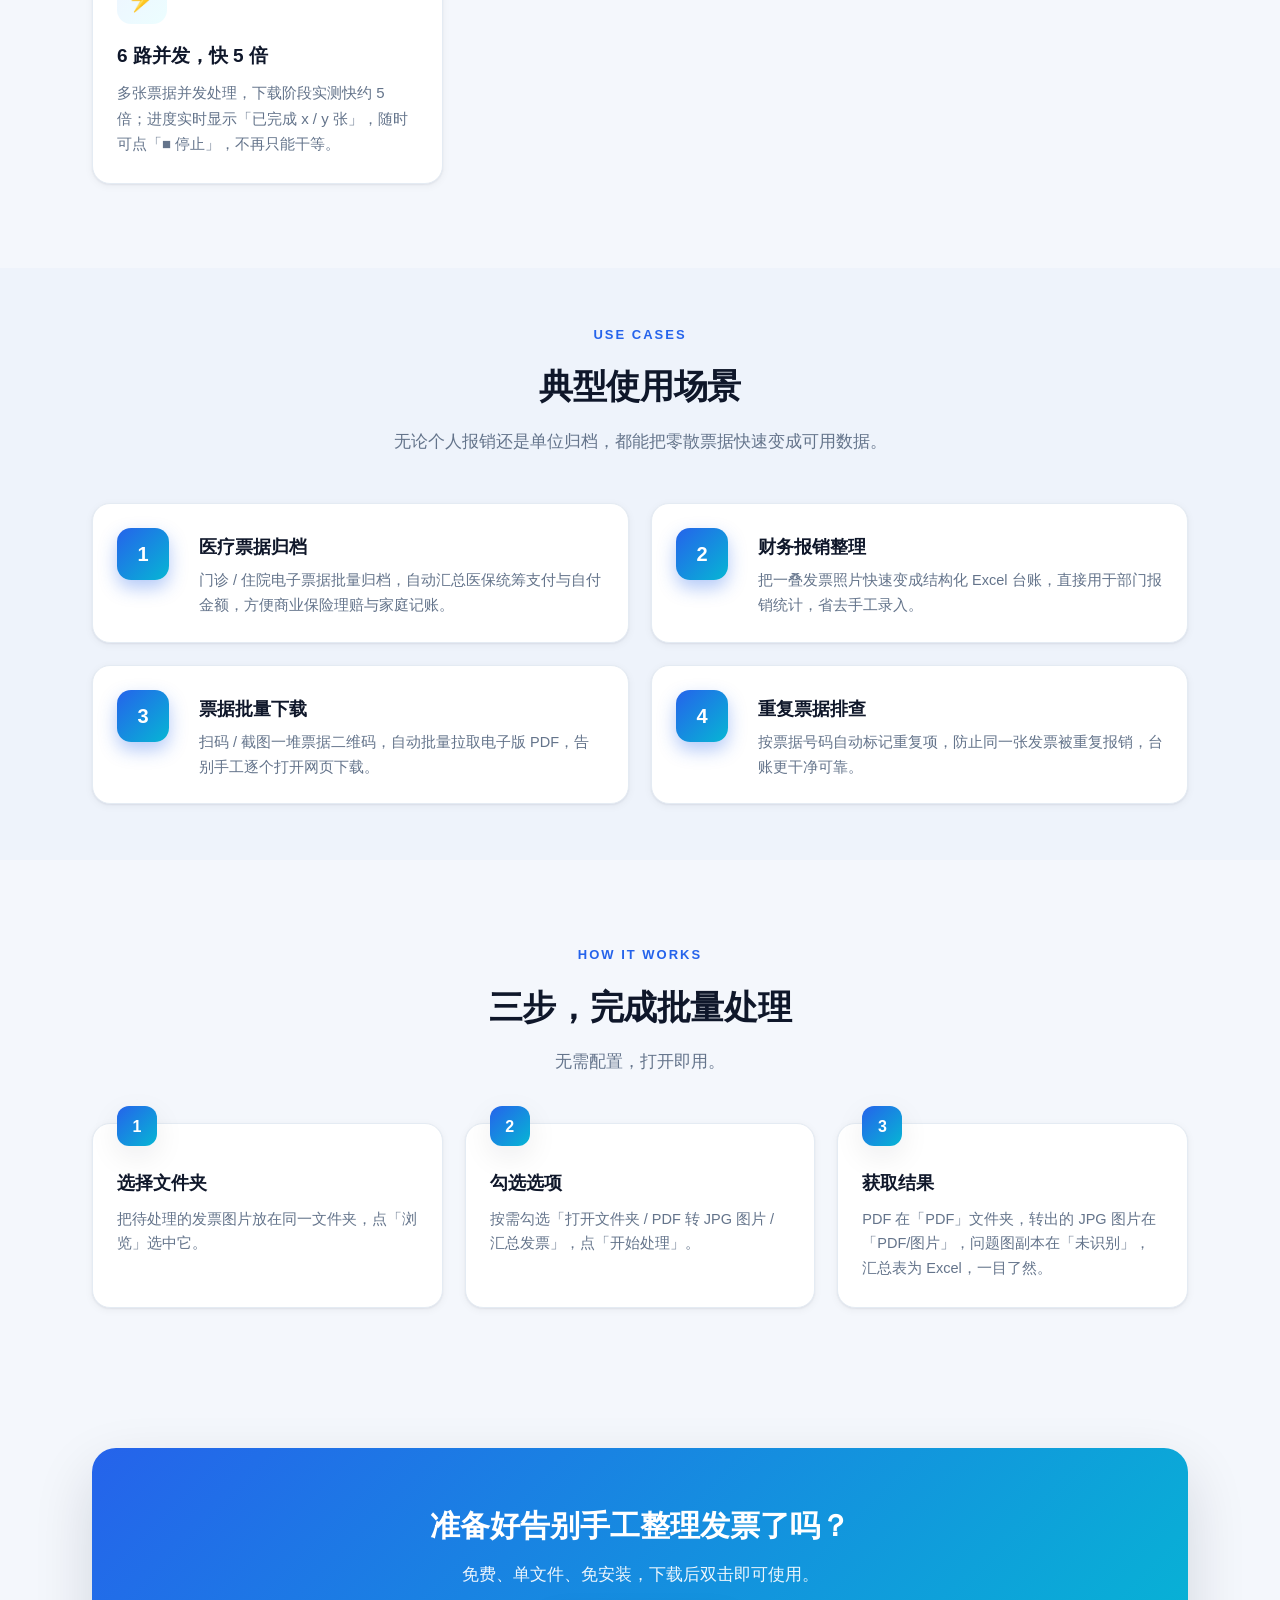
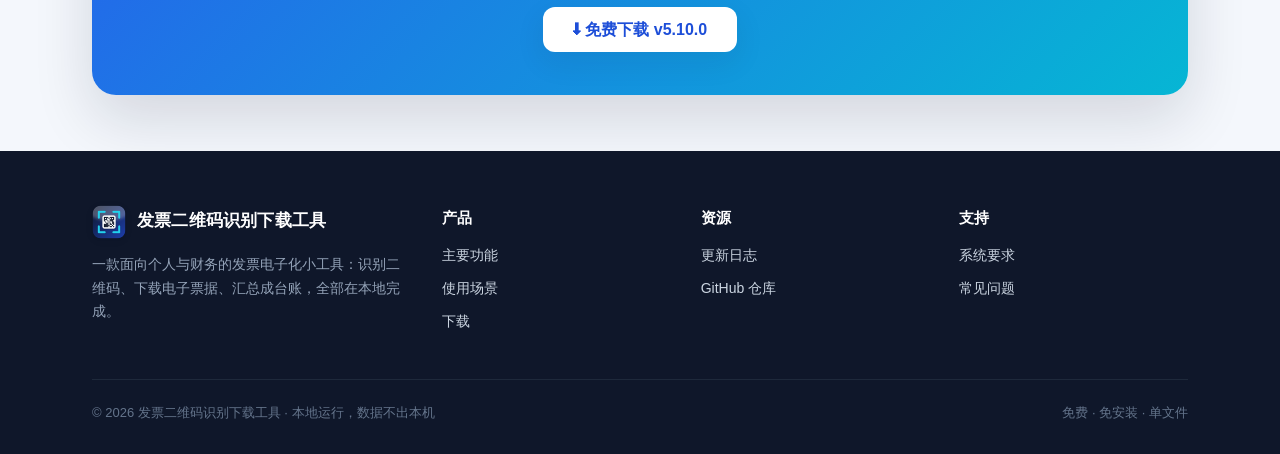
==== commit 163477f8: "release: v5.10.0" ====
--- a/website/index.html
+++ b/website/index.html
@@ -30,7 +30,7 @@
   <section class="hero" data-page-node-id="e0xjhUgWYuls8XJLgR77qU">
     <div class="container" data-page-node-id="QXg966Y8aZztj9WtS0sK8n">
       <div class="hero-text" data-page-node-id="wGfr75P6ARJHapaDmKiKlG">
-        <span class="badge" data-page-node-id="5jl4OlEegTGqp5ts6TkUJF"><span class="dot" data-page-node-id="WM0VQQP621yoogX69WJy8M"></span> 当前版本 v5.9.0 · 免费 · 单文件免安装</span>
+        <span class="badge" data-page-node-id="5jl4OlEegTGqp5ts6TkUJF"><span class="dot" data-page-node-id="WM0VQQP621yoogX69WJy8M"></span> 当前版本 v5.10.0 · 免费 · 单文件免安装</span>
         <h1 data-page-node-id="GBrBQJI4C8bTC7OMb6It6b">把一堆发票照片<br data-page-node-id="4ZOmsKjY98iMfeaDufL4Jr"><span class="hl" data-page-node-id="qta3CapCW67ay4dnV1UXMc">一键变成结构化台账</span></h1>
         <p class="lead" data-page-node-id="kOCdBsiWKyHA259ZT4XvNW">
           自动识别发票图片里的二维码，批量下载电子票据 PDF，并按票据号码智能汇总成 Excel。
@@ -51,7 +51,7 @@
         <div class="hd" data-page-node-id="NWhwPzBGuhUaQ2yqwjkFzb">
           <img src="assets/app-icon.png" alt="app" data-page-node-id="SGGTEv2hHAxKDiFnFFZ5AH" />
           <div class="t" data-page-node-id="TO9R4CGEiakVT7S2qMC2VL">发票二维码工具</div>
-          <div class="v" data-page-node-id="hVORvg5v56WOQoQVZl1rtU">v5.9.0</div>
+          <div class="v" data-page-node-id="hVORvg5v56WOQoQVZl1rtU">v5.10.0</div>
         </div>
         <div class="row" data-page-node-id="J8FGAunf9tSrvF4eEtTNqJ"><span class="name" data-page-node-id="KppQKR7DJquNNkjSl0MTsA">门诊票据001.jpg</span><span class="tag tag-ok" data-page-node-id="atqEC6B1iUP8ltTNJB5fT2">已下载</span></div>
         <div class="row" data-page-node-id="Y9zGA6fxlc6u6Led3IRNHE"><span class="name" data-page-node-id="qoROKMEAmLGWuMDCDdnwYz">住院票据017.jpg</span><span class="tag tag-ok" data-page-node-id="bm5jKTMuvrom7AtYWho6Hp">已下载</span></div>
@@ -195,7 +195,7 @@
       <div class="cta-band" data-page-node-id="cvvlGmq9oJBFYocY4UUCY3">
         <h2 data-page-node-id="OOoe92KT9TAhDHZOHFEDAt">准备好告别手工整理发票了吗？</h2>
         <p data-page-node-id="ChKqMJbxW2IVMpW3xWhMES">免费、单文件、免安装，下载后双击即可使用。</p>
-        <a class="btn-white" href="download.html" data-page-node-id="1pIjnkiwc6GqNE2VRxoT98">⬇ 免费下载 v5.9.0</a>
+        <a class="btn-white" href="download.html" data-page-node-id="1pIjnkiwc6GqNE2VRxoT98">⬇ 免费下载 v5.10.0</a>
       </div>
     </div>
   </section>
